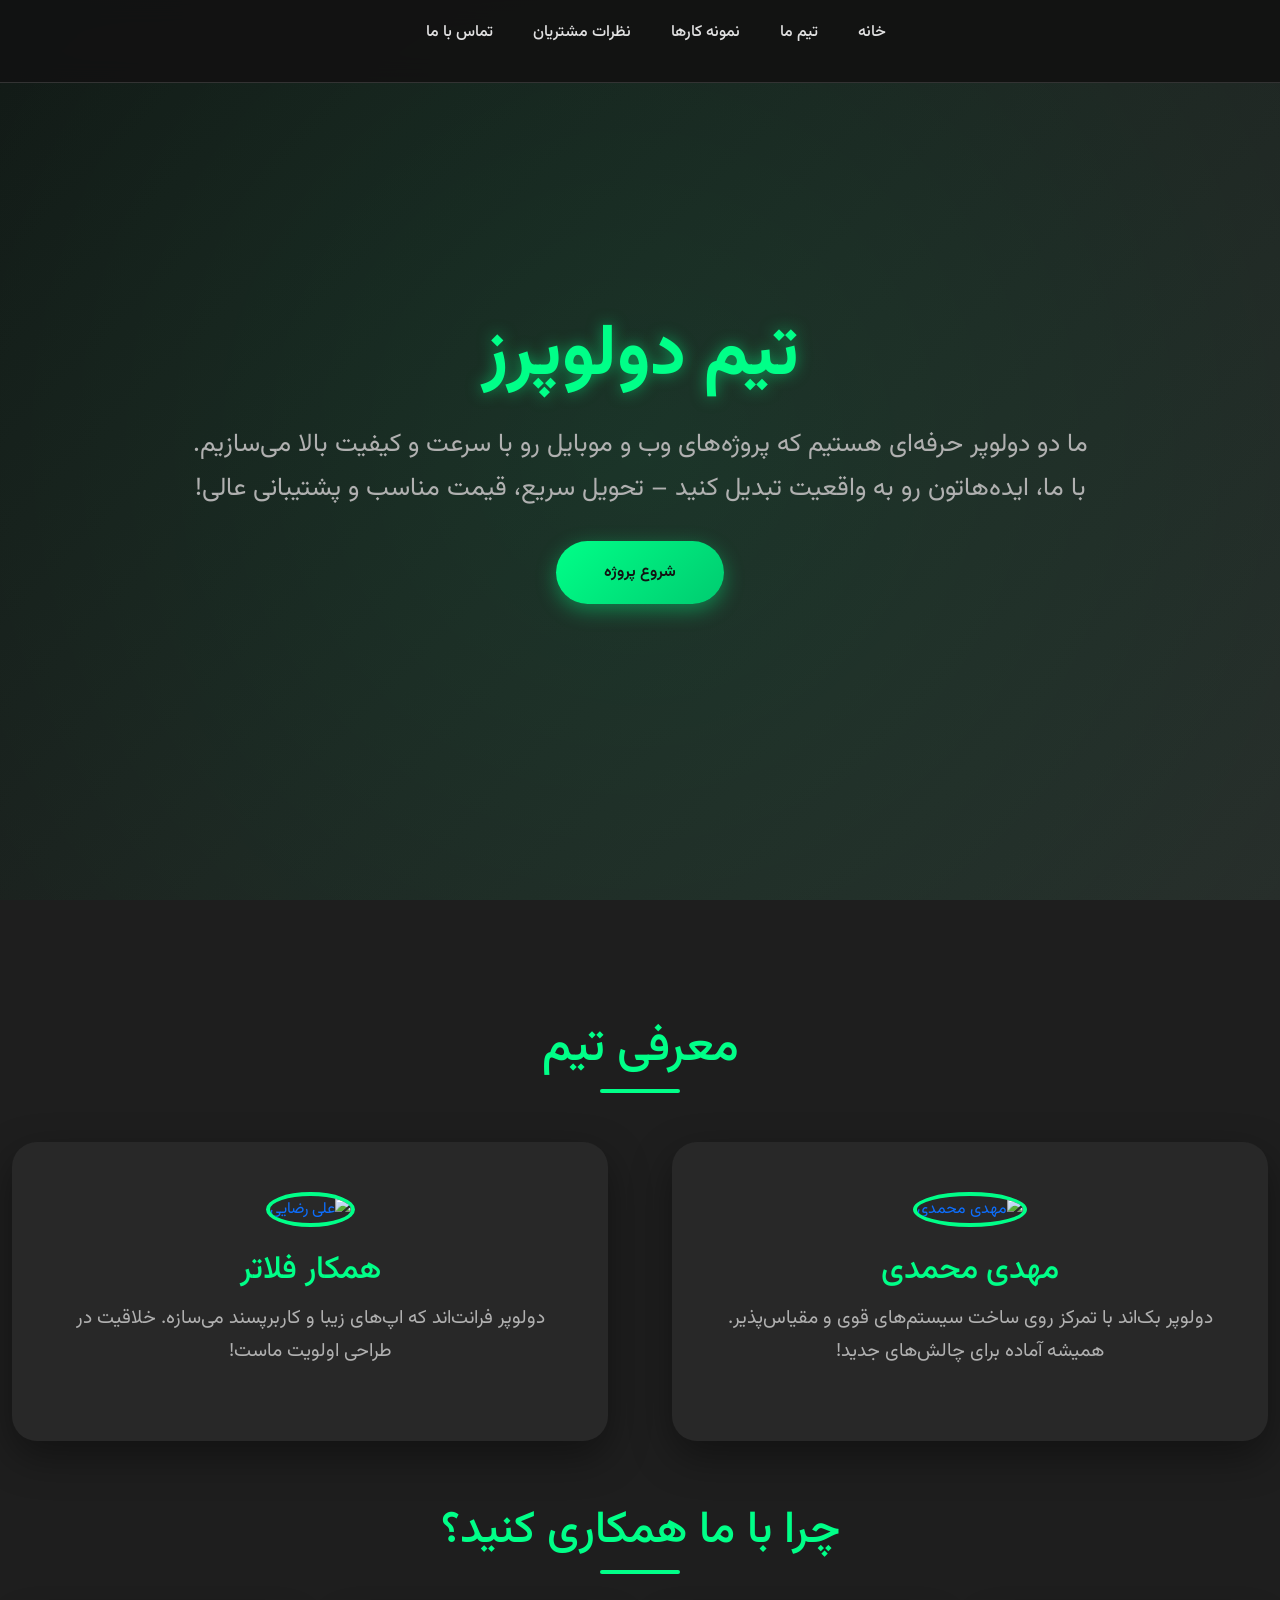
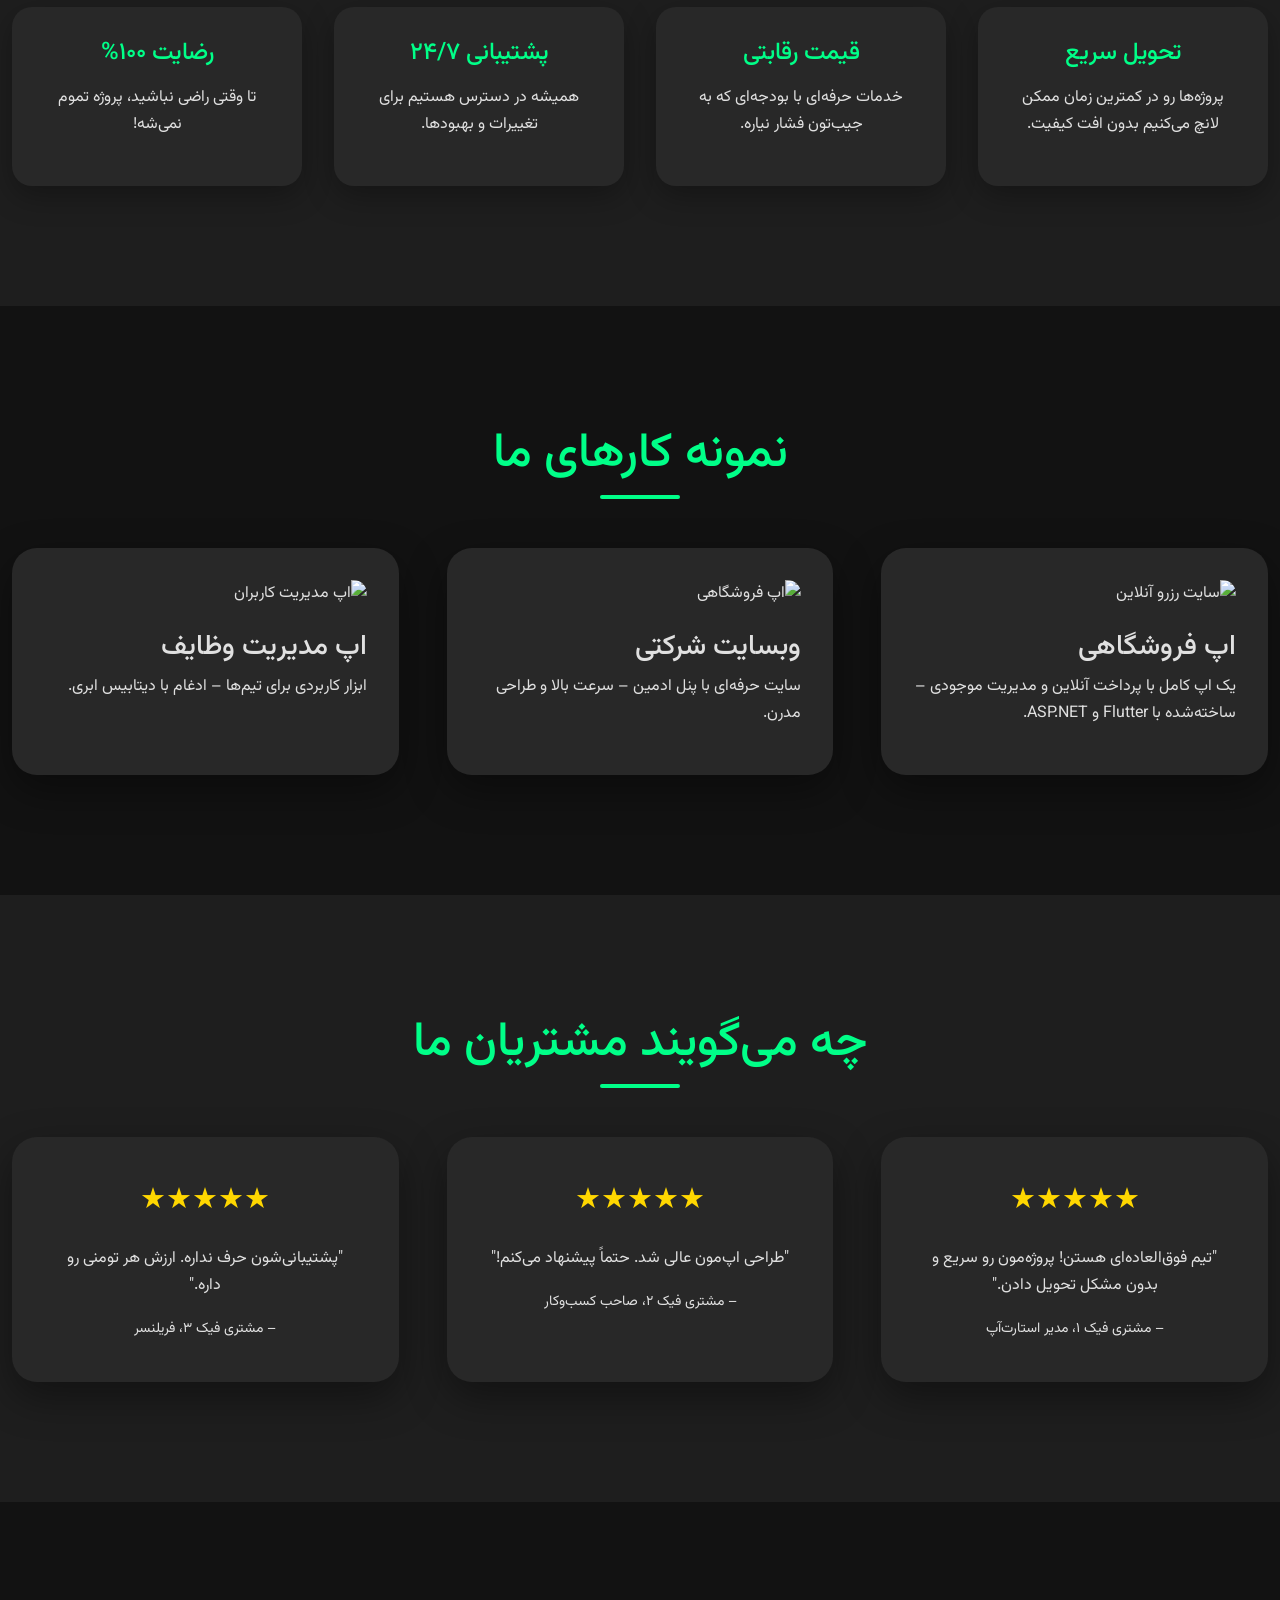
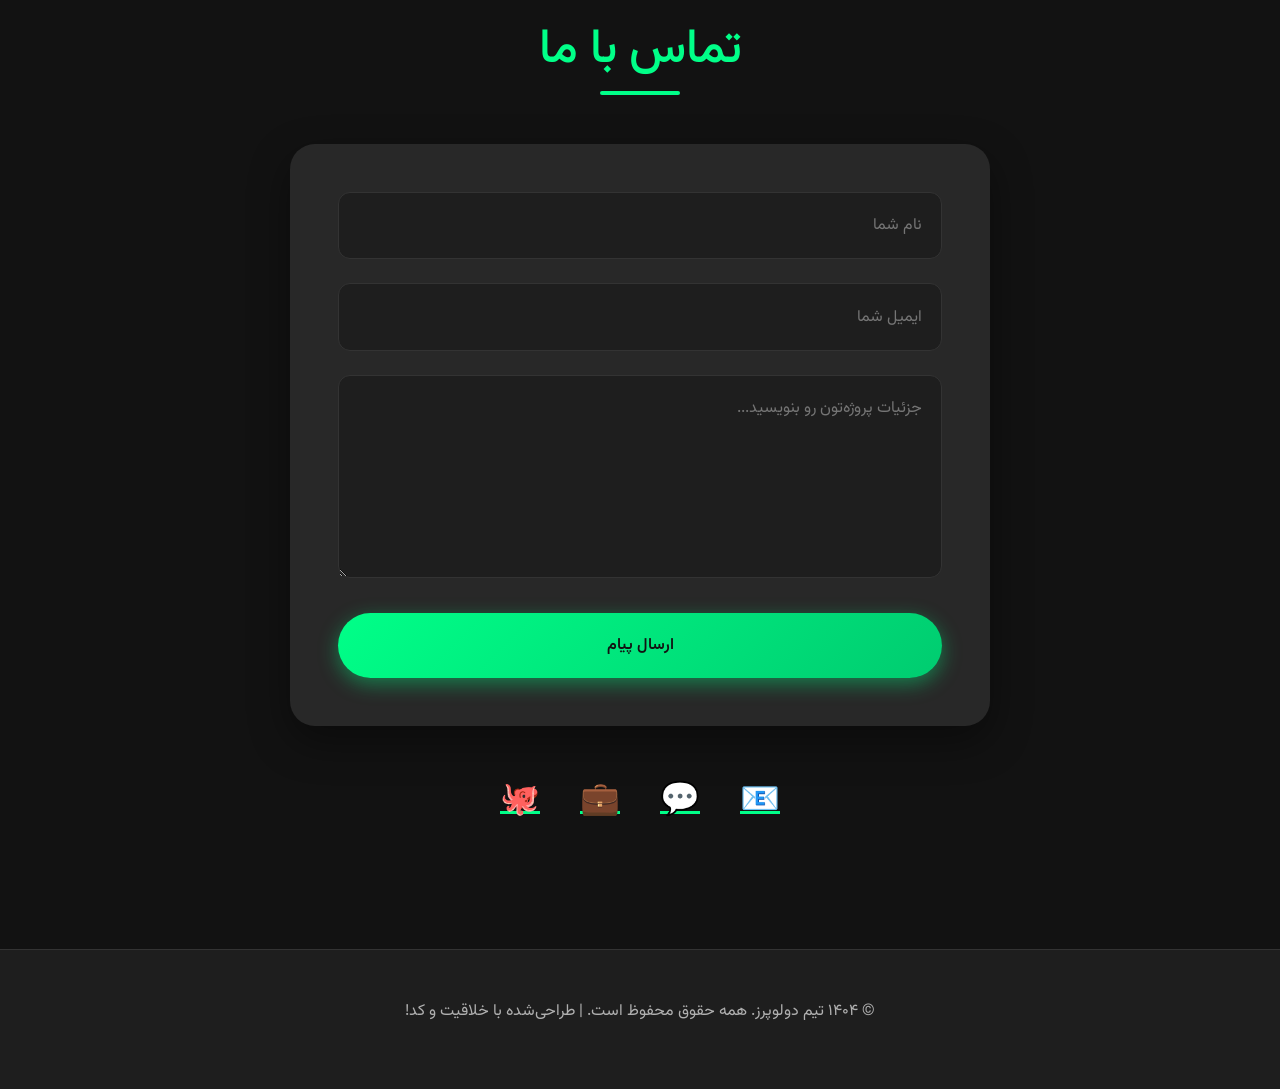
==== index.html @ 66b8f78c "fix page mahdi" ====
<!DOCTYPE html>
<html lang="fa" dir="rtl">
<head>
    <meta charset="UTF-8">
    <meta name="viewport" content="width=device-width, initial-scale=1.0">
    <title>تیم دولوپرز - مهدی محمدی و جواد حیدری </title>
    <meta name="description" content="تیم دو نفره حرفه‌ای دولوپر: بک‌اند با ASP.NET و فرانت با Flutter. پروژه‌های وب و موبایل رو با کیفیت بالا و سرعت تحویل می‌سازیم. آماده همکاری هستیم!">
    <link href="https://fonts.googleapis.com/css2?family=Vazirmatn:wght@300;400;600;700&display=swap" rel="stylesheet">
    <link href="https://cdn.jsdelivr.net/npm/bootstrap@5.3.3/dist/css/bootstrap.min.css" rel="stylesheet" integrity="sha384-QWTKZyjpPEjISv5WaRU9OFeRpok6YctnYmDr5pNlyT2bRjXh0JMhjY6hW+ALEwIH" crossorigin="anonymous">
    <link rel="stylesheet" href="css/style.css">
</head>
<body>
    <header>
        <nav class="container">
            <ul>
                <li><a href="#hero">خانه</a></li>
                <li><a href="#team">تیم ما</a></li>
                <li><a href="#projects">نمونه کارها</a></li>
                <li><a href="#testimonials">نظرات مشتریان</a></li>
                <li><a href="#contact">تماس با ما</a></li>
            </ul>
        </nav>
    </header>

    <main>
        <!-- Hero Section -->
        <section id="hero" class="hero">
            <div class="container">
                <h1>تیم دولوپرز</h1>
                <p>ما دو دولوپر حرفه‌ای هستیم که پروژه‌های وب و موبایل رو با سرعت و کیفیت بالا می‌سازیم. با ما، ایده‌هاتون رو به واقعیت تبدیل کنید – تحویل سریع، قیمت مناسب و پشتیبانی عالی!</p>
                <a href="#contact" class="cta-btn">شروع پروژه</a>
            </div>
        </section>

        <!-- Team Section -->
        <section id="team" class="team-section fade-in">
            <div class="container">
                <h2>معرفی تیم</h2>
                <div class="team-grid">
                    <div class="team-card" href="mahdi.html">
                        <a href="mahdi.html" style="text-decoration: none;">
                            <img src="https://media.istockphoto.com/id/1265176370/photo/portrait-of-a-confident-young-businessman.jpg?s=612x612&w=0&k=20&c=Hr5Rn3WlBied-o4Qu2LiRc6wP_eHI8UMG9rl1v-_a9s=" alt="مهدی محمدی">
                            <h3>مهدی محمدی</h3>
                            <p>دولوپر بک‌اند با تمرکز روی ساخت سیستم‌های قوی و مقیاس‌پذیر. همیشه آماده برای چالش‌های جدید!</p>
                        </a>
                    </div>
                    <div class="team-card">
                        <a href="mahdi.html" style="text-decoration: none;">
                            <img src="https://t3.ftcdn.net/jpg/06/33/80/44/360_F_633804450_DWH5bj77LdDwlCSvMcqy6qVk4j9kchT3.jpg" alt="علی رضایی">
                            <h3>همکار فلاتر</h3>
                            <p>دولوپر فرانت‌اند که اپ‌های زیبا و کاربرپسند می‌سازه. خلاقیت در طراحی اولویت ماست!</p>
                        </a>
                    </div>
                </div>
                <div class="why-us fade-in">
                    <h2>چرا با ما همکاری کنید؟</h2>
                    <div class="why-grid">
                        <div class="why-card">
                            <h4>تحویل سریع</h4>
                            <p>پروژه‌ها رو در کمترین زمان ممکن لانچ می‌کنیم بدون افت کیفیت.</p>
                        </div>
                        <div class="why-card">
                            <h4>قیمت رقابتی</h4>
                            <p>خدمات حرفه‌ای با بودجه‌ای که به جیب‌تون فشار نیاره.</p>
                        </div>
                        <div class="why-card">
                            <h4>پشتیبانی ۲۴/۷</h4>
                            <p>همیشه در دسترس هستیم برای تغییرات و بهبودها.</p>
                        </div>
                        <div class="why-card">
                            <h4>رضایت ۱۰۰%</h4>
                            <p>تا وقتی راضی نباشید، پروژه تموم نمی‌شه!</p>
                        </div>
                    </div>
                </div>
            </div>
        </section>

        <!-- Projects Section -->
        <section id="projects" class="projects-section fade-in">
            <div class="container">
                <h2>نمونه کارهای ما</h2>
                <div class="projects-grid">
                    <div class="project-card">
                        <img src="https://img.freepik.com/free-psd/macbook-mockup-front-view_1332-60629.jpg?semt=ais_hybrid&w=740&q=80" alt="سایت رزرو آنلاین">
                        <div class="project-overlay">
                            <a href="#">مشاهده دمو</a>
                            <a href="#">جزئیات بیشتر</a>
                        </div>
                        <h3>اپ فروشگاهی</h3>
                        <p>یک اپ کامل با پرداخت آنلاین و مدیریت موجودی – ساخته‌شده با Flutter و ASP.NET.</p>
                    </div>
                    <div class="project-card">
                        <img src="https://titanui.com/wp-content/uploads/2021/07/28/E-commerce-App-With-iPhone-Mockup-PSD.jpg" alt="اپ فروشگاهی">
                        <div class="project-overlay">
                            <a href="#">مشاهده دمو</a>
                            <a href="#">جزئیات بیشتر</a>
                        </div>
                        <h3>وبسایت شرکتی</h3>
                        <p>سایت حرفه‌ای با پنل ادمین – سرعت بالا و طراحی مدرن.</p>
                    </div>
                    <div class="project-card">
                        <img src="https://dashboardpack.com/wp-content/uploads/2020/11/user-management-html-screenshot.jpg" alt="اپ مدیریت کاربران">
                        <div class="project-overlay">
                            <a href="#">مشاهده دمو</a>
                            <a href="#">جزئیات بیشتر</a>
                        </div>
                        <h3>اپ مدیریت وظایف</h3>
                        <p>ابزار کاربردی برای تیم‌ها – ادغام با دیتابیس ابری.</p>
                    </div>
                </div>
            </div>
        </section>

        <!-- Testimonials Section -->
        <section id="testimonials" class="testimonials-section fade-in">
            <div class="container">
                <h2>چه می‌گویند مشتریان ما</h2>
                <div class="testimonials-grid">
                    <div class="testimonial-card">
                        <div class="stars">★★★★★</div>
                        <p>"تیم فوق‌العاده‌ای هستن! پروژه‌مون رو سریع و بدون مشکل تحویل دادن."</p>
                        <small>– مشتری فیک ۱، مدیر استارت‌آپ</small>
                    </div>
                    <div class="testimonial-card">
                        <div class="stars">★★★★★</div>
                        <p>"طراحی اپ‌مون عالی شد. حتماً پیشنهاد می‌کنم!"</p>
                        <small>– مشتری فیک ۲، صاحب کسب‌وکار</small>
                    </div>
                    <div class="testimonial-card">
                        <div class="stars">★★★★★</div>
                        <p>"پشتیبانی‌شون حرف نداره. ارزش هر تومنی رو داره."</p>
                        <small>– مشتری فیک ۳، فریلنسر</small>
                    </div>
                </div>
            </div>
        </section>

        <!-- Contact Section -->
        <section id="contact" class="contact-section fade-in">
            <div class="container">
                <h2>تماس با ما</h2>
                <form class="contact-form">
                    <input type="text" placeholder="نام شما" required>
                    <input type="email" placeholder="ایمیل شما" required>
                    <textarea rows="6" placeholder="جزئیات پروژه‌تون رو بنویسید..." required></textarea>
                    <button type="submit" class="cta-btn">ارسال پیام</button>
                </form>
                <div class="contact-links">
                    <a href="mailto:info@teamdevelopers.com">📧</a>
                    <a href="https://wa.me/09123456789">💬</a>
                    <a href="https://linkedin.com/company/teamdevelopers">💼</a>
                    <a href="https://github.com/teamdevelopers">🐙</a>
                </div>
            </div>
        </section>
    </main>

    <footer>
        <div class="container">
            <p>&copy; ۱۴۰۴ تیم دولوپرز. همه حقوق محفوظ است. | طراحی‌شده با خلاقیت و کد!</p>
        </div>
    </footer>

    <script src="https://cdn.jsdelivr.net/npm/bootstrap@5.3.3/dist/js/bootstrap.bundle.min.js" integrity="sha384-YvpcrYf0tY3lHB60NNkmXc5s9fDVZLESaAA55NDzOxhy9GkcIdslK1eN7N6jIeHz" crossorigin="anonymous"></script>
    <script src="js/script.js"></script>
</body>
</html>
---- css/style.css ----
* {
    margin: 0;
    padding: 0;
    box-sizing: border-box;
}

body {
    font-family: 'Vazirmatn', sans-serif;
    background: #121212;
    color: #e0e0e0;
    line-height: 1.7;
    overflow-x: hidden;
}

.container {
    max-width: 1300px;
}

header {
    position: fixed;
    top: 0;
    width: 100%;
    background: rgba(18,18,18,0.95);
    z-index: 1000;
    padding: 1.2rem 0;
    backdrop-filter: blur(12px);
    border-bottom: 1px solid #333;
}

nav ul {
    list-style: none;
    display: flex;
    justify-content: center;
    gap: 2.5rem;
}

nav a {
    color: #e0e0e0;
    text-decoration: none;
    font-weight: 500;
    transition: color 0.3s ease, transform 0.3s ease;
}

nav a:hover {
    color: #00ff88;
    transform: scale(1.05);
}

section {
    padding: 120px 0;
    scroll-margin-top: 90px;
}

.hero {
    min-height: 100vh;
    display: flex;
    align-items: center;
    justify-content: center;
    text-align: center;
    background: linear-gradient(135deg, #121212 0%, #1e1e1e 50%, #282828 100%);
    position: relative;
    overflow: hidden;
}

.hero::before {
    content: '';
    position: absolute;
    top: -50%;
    left: -50%;
    width: 200%;
    height: 200%;
    background: radial-gradient(circle, rgba(0,255,136,0.1) 0%, transparent 70%);
    animation: rotateGlow 20s linear infinite;
}

@keyframes rotateGlow {
    0% { transform: rotate(0deg); }
    100% { transform: rotate(360deg); }
}

.hero h1 {
    font-size: 4.5rem;
    color: #00ff88;
    margin-bottom: 1.5rem;
    font-weight: 700;
    text-shadow: 0 0 15px rgba(0,255,136,0.5);
    position: relative;
    z-index: 1;
    animation: fadeInDown 1.2s ease;
}

.hero p {
    font-size: 1.6rem;
    max-width: 900px;
    margin: 0 auto 3rem;
    color: #b0b0b0;
    position: relative;
    z-index: 1;
    animation: fadeInUp 1.2s ease 0.3s both;
}

.cta-btn {
    background: linear-gradient(135deg, #00ff88 0%, #00cc70 100%);
    color: #121212;
    padding: 1.2rem 3rem;
    text-decoration: none;
    border-radius: 50px;
    font-weight: 600;
    transition: all 0.4s ease;
    box-shadow: 0 6px 20px rgba(0,255,136,0.4);
    position: relative;
    z-index: 1;
    animation: fadeInUp 1.2s ease 0.6s both;
    width: 100%;
    border: none;
    cursor: pointer;
}


.cta-btn:hover {
    transform: translateY(-5px);
    box-shadow: 0 12px 30px rgba(0,255,136,0.6);
}

.team-section {
    background: #1e1e1e;
}

.team-grid {
    display: grid;
    grid-template-columns: repeat(auto-fit, minmax(400px, 1fr));
    gap: 4rem;
}

.team-card {
    background: #282828;
    padding: 3rem;
    border-radius: 25px;
    text-align: center;
    transition: all 0.5s ease;
    box-shadow: 0 15px 40px rgba(0,0,0,0.4);
    border: 2px solid transparent;
}

.team-card:hover {
    transform: translateY(-15px);
    border-color: #00ff88;
    box-shadow: 0 25px 50px rgba(0,255,136,0.3);
}

.team-card img {
    width: 180px;
    height: 180px;
    border-radius: 50%;
    margin-bottom: 1.5rem;
    border: 4px solid #00ff88;
    transition: border 0.4s;
}

.team-card:hover img {
    border-color: #00cc70;
}

.team-card h3 {
    color: #00ff88;
    font-size: 2rem;
    margin-bottom: 0.8rem;
}

.team-card p {
    font-size: 1.2rem;
    color: #b0b0b0;
    margin-bottom: 1.5rem;
}

.why-us {
    margin-top: 4rem;
    text-align: center;
}

.why-us h2 {
    font-size: 2.8rem;
    color: #00ff88;
    margin-bottom: 3rem;
}

.why-grid {
    display: grid;
    grid-template-columns: repeat(auto-fit, minmax(250px, 1fr));
    gap: 2rem;
}

.why-card {
    background: #282828;
    padding: 2rem;
    border-radius: 20px;
    box-shadow: 0 10px 30px rgba(0,0,0,0.3);
    transition: transform 0.3s;
}

.why-card:hover {
    transform: scale(1.05);
}

.why-card h4 {
    color: #00ff88;
    font-size: 1.5rem;
    margin-bottom: 1rem;
}

.projects-section {
    background: #121212;
}

.projects-grid {
    display: grid;
    grid-template-columns: repeat(auto-fit, minmax(350px, 1fr));
    gap: 3rem;
}

.project-card {
    background: #282828;
    padding: 2rem;
    border-radius: 25px;
    position: relative;
    overflow: hidden;
    transition: all 0.5s ease;
    box-shadow: 0 15px 40px rgba(0,0,0,0.4);
}

.project-card:hover {
    transform: translateY(-10px);
    box-shadow: 0 25px 50px rgba(0,255,136,0.2);
}

.project-card img {
    width: 100%;
    height: 250px;
    object-fit: cover;
    border-radius: 15px;
    margin-bottom: 1.5rem;
    transition: transform 0.4s;
}

.project-card:hover img {
    transform: scale(1.08);
}

.project-overlay {
    position: absolute;
    top: 0;
    left: 0;
    right: 0;
    bottom: 0;
    background: linear-gradient(135deg, rgba(0,255,136,0.8) 0%, rgba(0,204,112,0.8) 100%);
    opacity: 0;
    transition: opacity 0.4s ease;
    display: flex;
    align-items: center;
    justify-content: center;
    border-radius: 25px;
    flex-direction: column;
    gap: 1rem;
}

.project-card:hover .project-overlay {
    opacity: 1;
}

.project-overlay a {
    color: #121212;
    font-weight: bold;
    font-size: 1.3rem;
    text-decoration: none;
    background: #fff;
    padding: 0.8rem 2rem;
    border-radius: 30px;
    transition: background 0.3s;
}

.project-overlay a:hover {
    background: #e0e0e0;
}

.testimonials-section {
    background: #1e1e1e;
}

.testimonials-grid {
    display: grid;
    grid-template-columns: repeat(auto-fit, minmax(350px, 1fr));
    gap: 3rem;
}

.testimonial-card {
    background: #282828;
    padding: 2.5rem;
    border-radius: 25px;
    text-align: center;
    box-shadow: 0 15px 40px rgba(0,0,0,0.4);
    transition: transform 0.3s;
}

.testimonial-card:hover {
    transform: translateY(-8px);
}

.stars {
    color: #ffd700;
    font-size: 1.8rem;
    margin-bottom: 1.2rem;
}

.contact-section {
    background: #121212;
}

.contact-form {
    max-width: 700px;
    margin: 0 auto;
    background: #282828;
    padding: 3rem;
    border-radius: 25px;
    box-shadow: 0 15px 40px rgba(0,0,0,0.4);
}

.contact-form input,
.contact-form textarea {
    width: 100%;
    padding: 1.2rem;
    margin-bottom: 1.5rem;
    background: #1e1e1e;
    border: 1px solid #333;
    border-radius: 12px;
    color: #e0e0e0;
    transition: border 0.3s;
}

.contact-form input:focus,
.contact-form textarea:focus {
    border-color: #00ff88;
    box-shadow: 0 0 12px rgba(0,255,136,0.3);
}

.contact-links {
    display: flex;
    justify-content: center;
    gap: 2.5rem;
    margin-top: 3rem;
}

.contact-links a {
    color: #00ff88;
    font-size: 2rem;
    transition: color 0.3s, transform 0.3s;
}

.contact-links a:hover {
    color: #00cc70;
    transform: scale(1.15);
}

footer {
    text-align: center;
    padding: 3rem 0;
    background: #1e1e1e;
    color: #b0b0b0;
    border-top: 1px solid #333;
}

h2 {
    text-align: center;
    font-size: 3rem;
    color: #00ff88;
    margin-bottom: 4rem;
    position: relative;
}

h2::after {
    content: '';
    position: absolute;
    bottom: -15px;
    left: 50%;
    transform: translateX(-50%);
    width: 80px;
    height: 4px;
    background: #00ff88;
    border-radius: 2px;
}

@keyframes fadeInDown {
    from { opacity: 0; transform: translateY(-50px); }
    to { opacity: 1; transform: translateY(0); }
}

@keyframes fadeInUp {
    from { opacity: 0; transform: translateY(50px); }
    to { opacity: 1; transform: translateY(0); }
}

.fade-in {
    opacity: 0;
    transition: opacity 0.8s ease, transform 0.8s ease;
}

.fade-in.visible {
    opacity: 1;
    transform: translateY(0);
}

@media (max-width: 992px) {
    .hero h1 { font-size: 3.5rem; }
    .team-grid, .projects-grid, .testimonials-grid { grid-template-columns: 1fr; }
}

html {
    scroll-behavior: smooth;
}



/* /////////////////////////////////////////////////*/

/* About Section */
.about-content {
    display: flex;
    align-items: center;
    gap: 2rem;
    background: #282828;
    padding: 3rem;
    border-radius: 25px;
    box-shadow: 0 15px 40px rgba(0,0,0,0.4);
}

.about-img {
    width: 200px;
    height: 200px;
    border-radius: 50%;
    border: 4px solid #00ff88;
    flex-shrink: 0;
}

.about-content p {
    font-size: 1.2rem;
    color: #b0b0b0;
}

/* Skills Section */
.skills-grid {
    display: grid;
    grid-template-columns: repeat(auto-fit, minmax(150px, 1fr));
    gap: 1.5rem;
}

.skill-card {
    background: #282828;
    padding: 1.5rem;
    border-radius: 15px;
    text-align: center;
    color: #00ff88;
    font-weight: 600;
    box-shadow: 0 10px 20px rgba(0,0,0,0.3);
    transition: transform 0.3s;
}

.skill-card:hover {
    transform: scale(1.1);
}

/* Experience Section */
.experience-grid {
    display: grid;
    grid-template-columns: repeat(auto-fit, minmax(350px, 1fr));
    gap: 2rem;
}

.experience-card {
    background: #282828;
    padding: 2rem;
    border-radius: 20px;
    box-shadow: 0 10px 30px rgba(0,0,0,0.3);
    transition: transform 0.3s;
}

.experience-card:hover {
    transform: translateY(-8px);
}

.experience-card h3 {
    color: #00ff88;
    font-size: 1.8rem;
    margin-bottom: 0.5rem;
}

.experience-card .company {
    color: #b0b0b0;
    font-size: 1.1rem;
    margin-bottom: 0.8rem;
}

.experience-card p {
    color: #e0e0e0;
}

/* Education Section */
.education-card {
    background: #282828;
    padding: 2rem;
    border-radius: 20px;
    box-shadow: 0 10px 30px rgba(0,0,0,0.3);
    text-align: center;
}

.education-card h3 {
    color: #00ff88;
    font-size: 1.8rem;
    margin-bottom: 0.5rem;
}

.education-card .university {
    color: #b0b0b0;
    font-size: 1.1rem;
    margin-bottom: 0.8rem;
}

.education-card p {
    color: #e0e0e0;
}

/* Contact Info */
.contact-info {
    background: #282828;
    padding: 2.5rem;
    border-radius: 25px;
    box-shadow: 0 15px 40px rgba(0,0,0,0.4);
    text-align: center;
    margin-bottom: 2rem;
}

.contact-info p {
    font-size: 1.2rem;
    color: #e0e0e0;
    margin-bottom: 0.8rem;
}

.contact-info a {
    color: #00ff88;
    text-decoration: none;
}

.contact-info a:hover {
    color: #00cc70;
}

/* Responsive */
@media (max-width: 768px) {
    .about-content {
        flex-direction: column;
        text-align: center;
    }
    .about-img {
        margin-bottom: 1.5rem;
    }
}
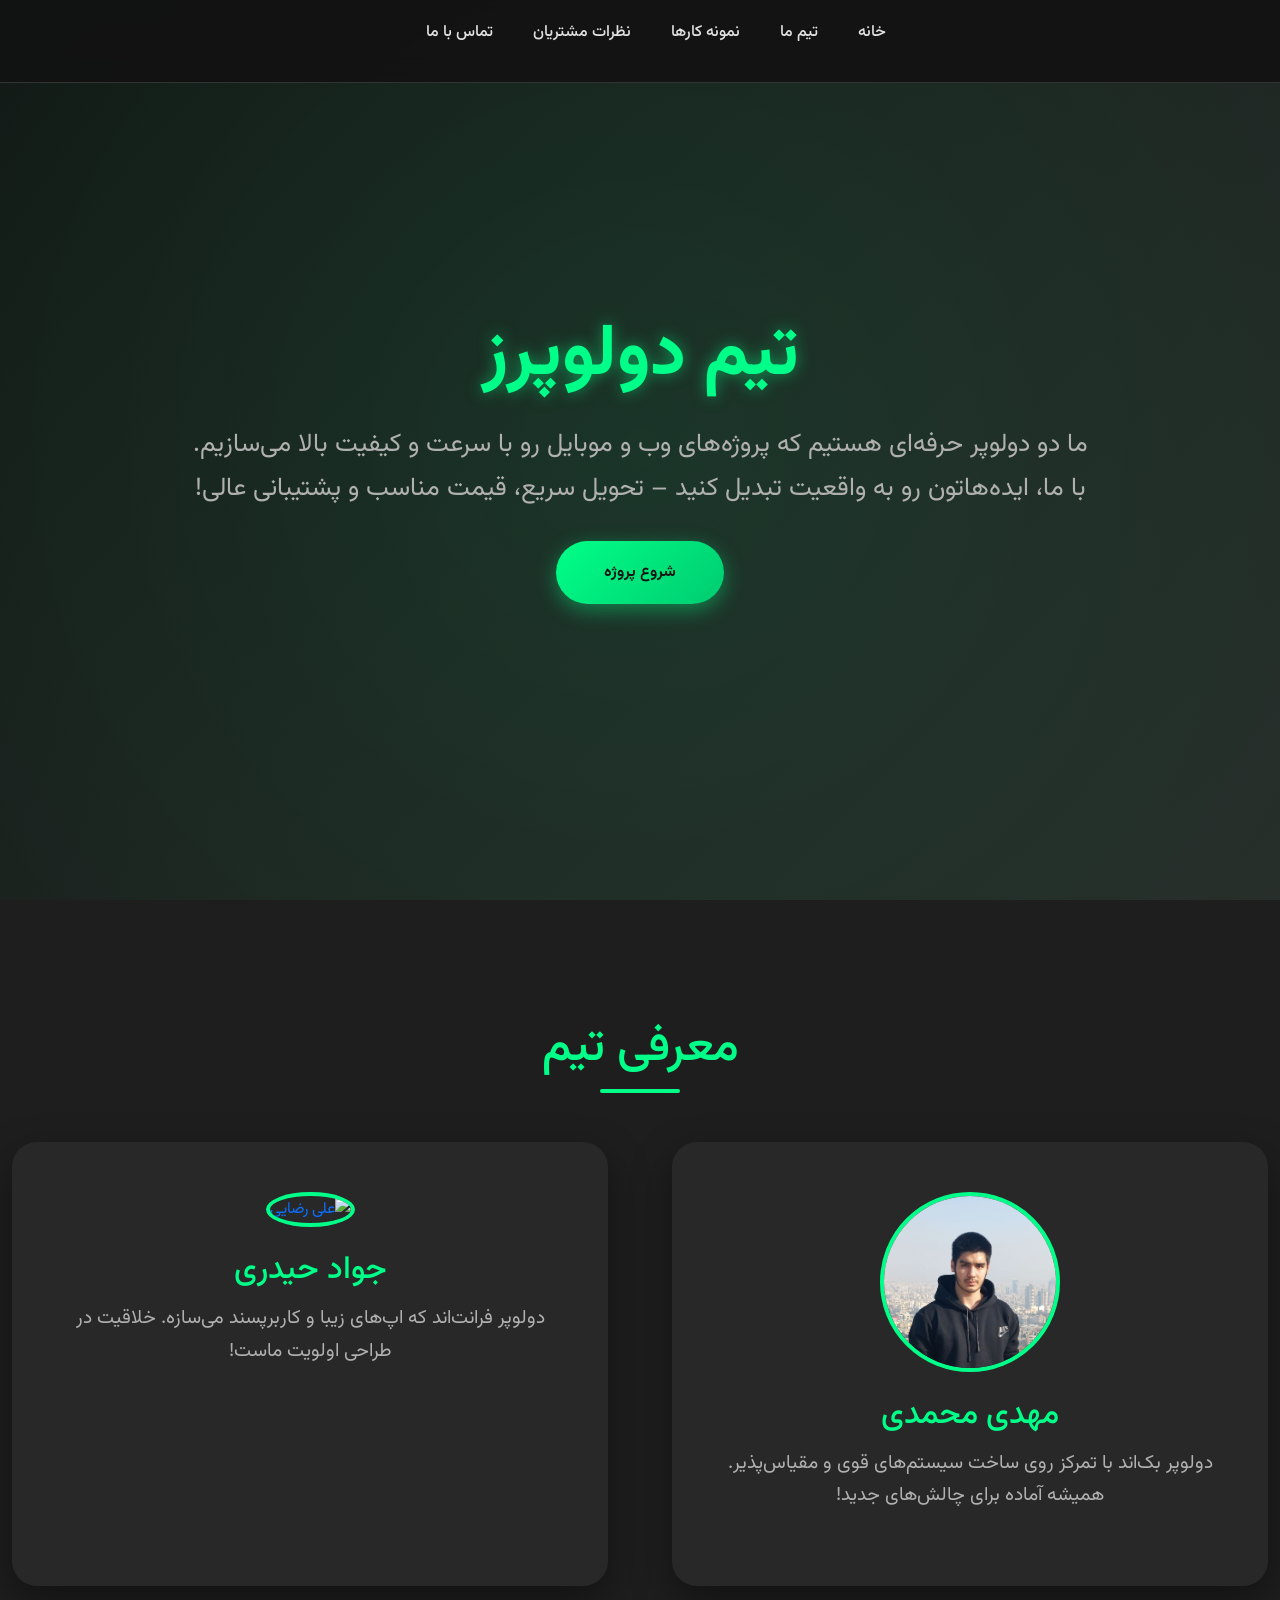
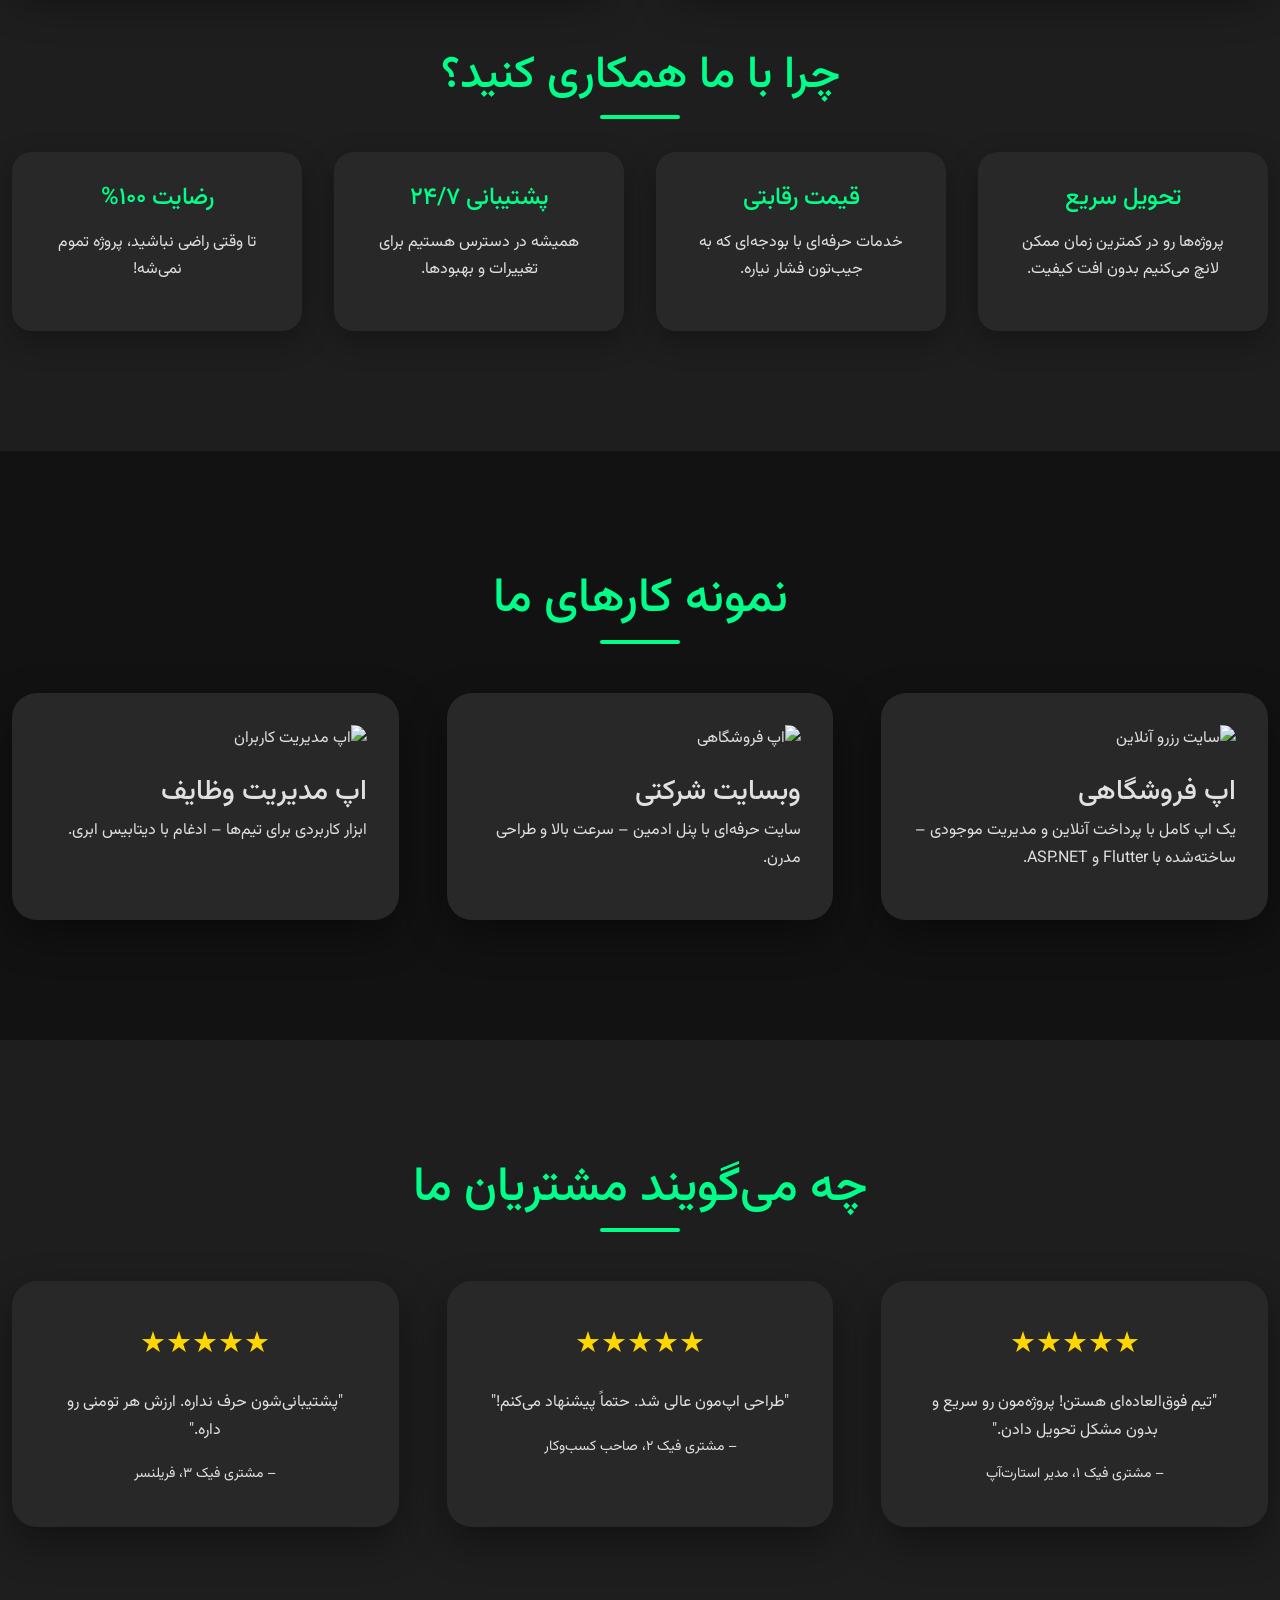
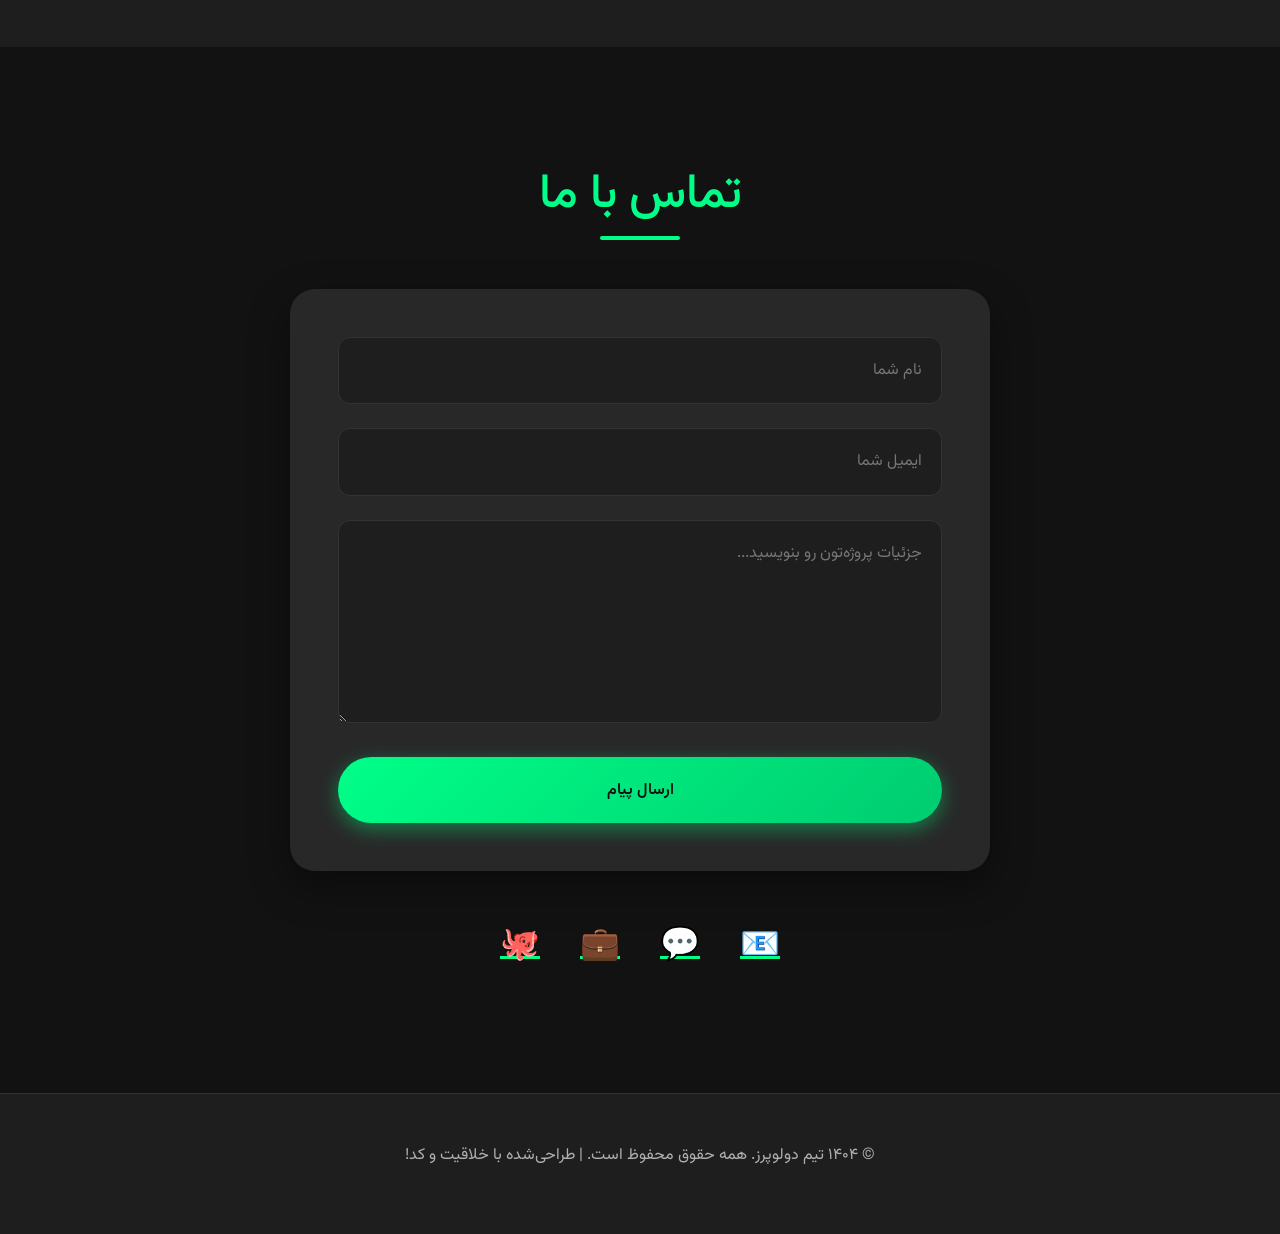
==== commit c5c7b1b1: "fix header and responsive" ====
--- a/index.html
+++ b/index.html
@@ -39,7 +39,7 @@
                 <div class="team-grid">
                     <div class="team-card" href="mahdi.html">
                         <a href="mahdi.html" style="text-decoration: none;">
-                            <img src="https://media.istockphoto.com/id/1265176370/photo/portrait-of-a-confident-young-businessman.jpg?s=612x612&w=0&k=20&c=Hr5Rn3WlBied-o4Qu2LiRc6wP_eHI8UMG9rl1v-_a9s=" alt="مهدی محمدی">
+                            <img src="images/mahdi.jpg"-=" alt="مهدی محمدی">
                             <h3>مهدی محمدی</h3>
                             <p>دولوپر بک‌اند با تمرکز روی ساخت سیستم‌های قوی و مقیاس‌پذیر. همیشه آماده برای چالش‌های جدید!</p>
                         </a>
@@ -47,7 +47,7 @@
                     <div class="team-card">
                         <a href="mahdi.html" style="text-decoration: none;">
                             <img src="https://t3.ftcdn.net/jpg/06/33/80/44/360_F_633804450_DWH5bj77LdDwlCSvMcqy6qVk4j9kchT3.jpg" alt="علی رضایی">
-                            <h3>همکار فلاتر</h3>
+                            <h3>جواد حیدری</h3>
                             <p>دولوپر فرانت‌اند که اپ‌های زیبا و کاربرپسند می‌سازه. خلاقیت در طراحی اولویت ماست!</p>
                         </a>
                     </div>
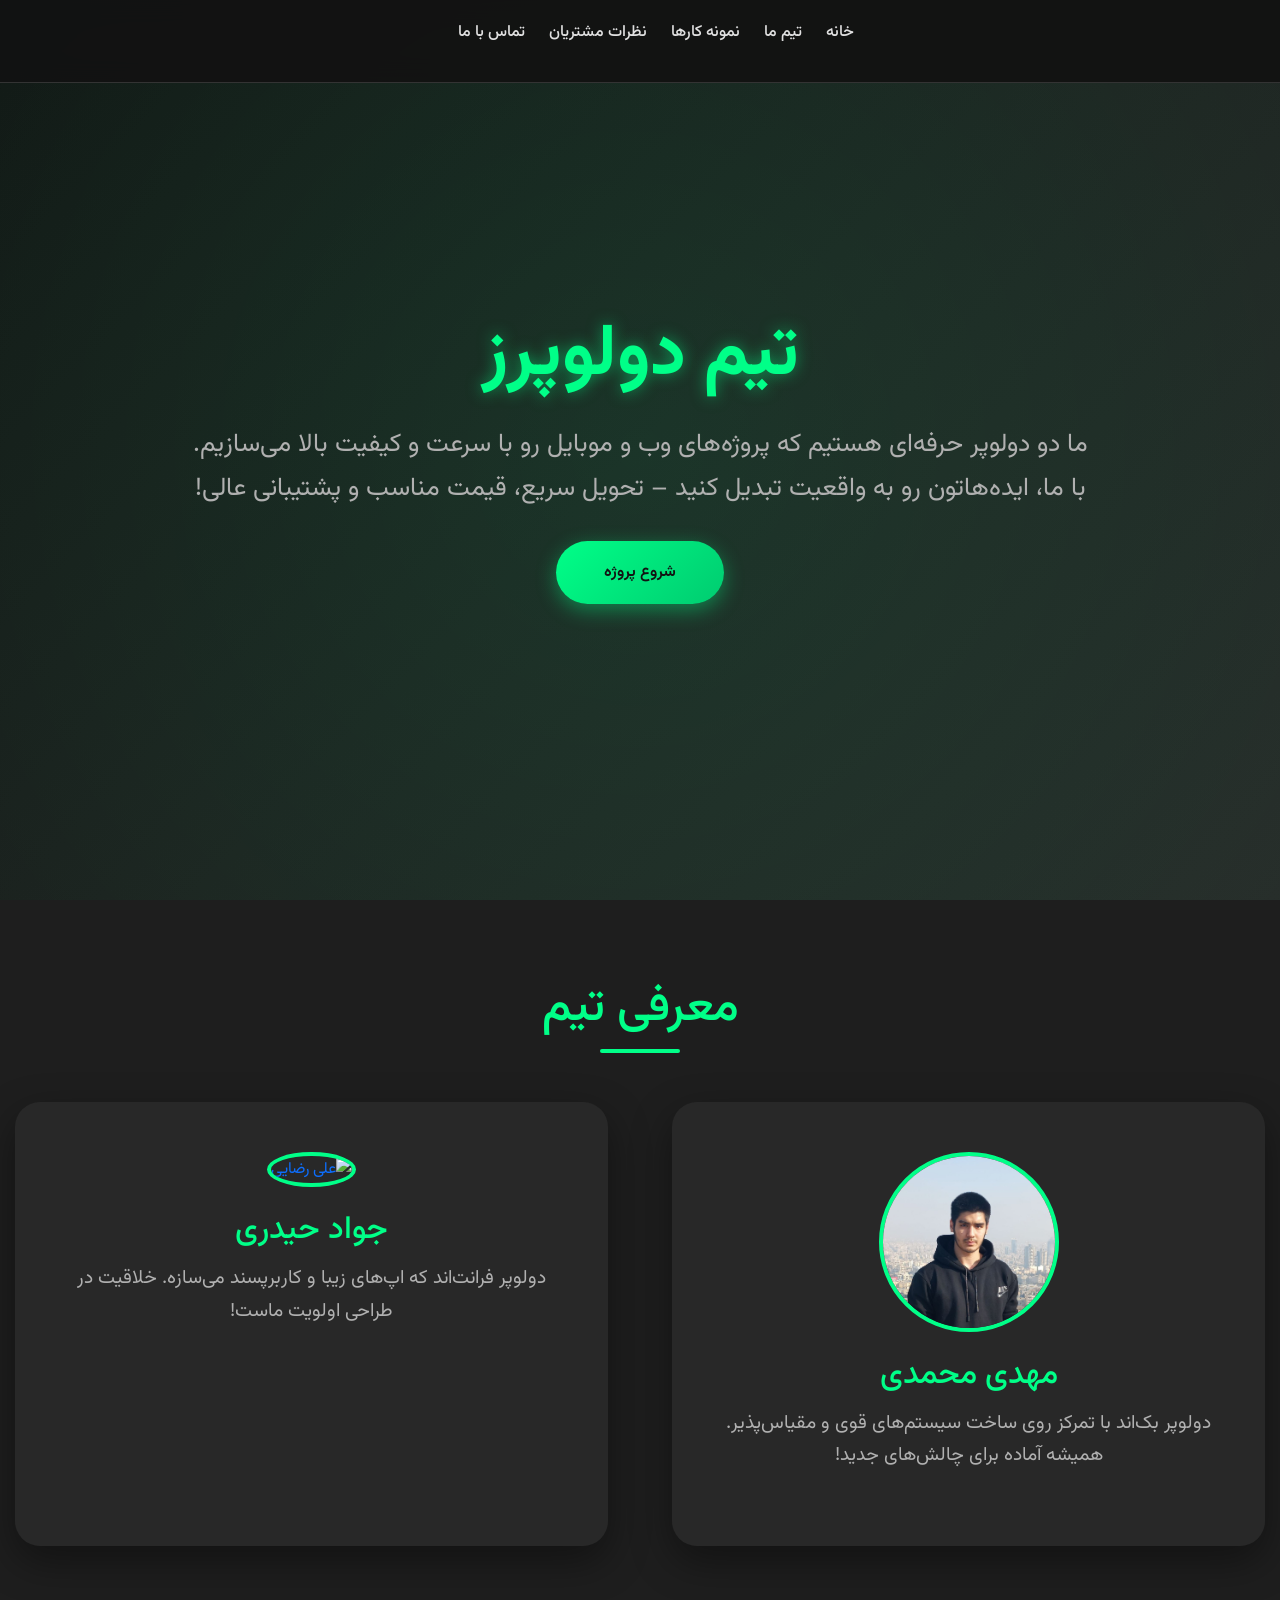
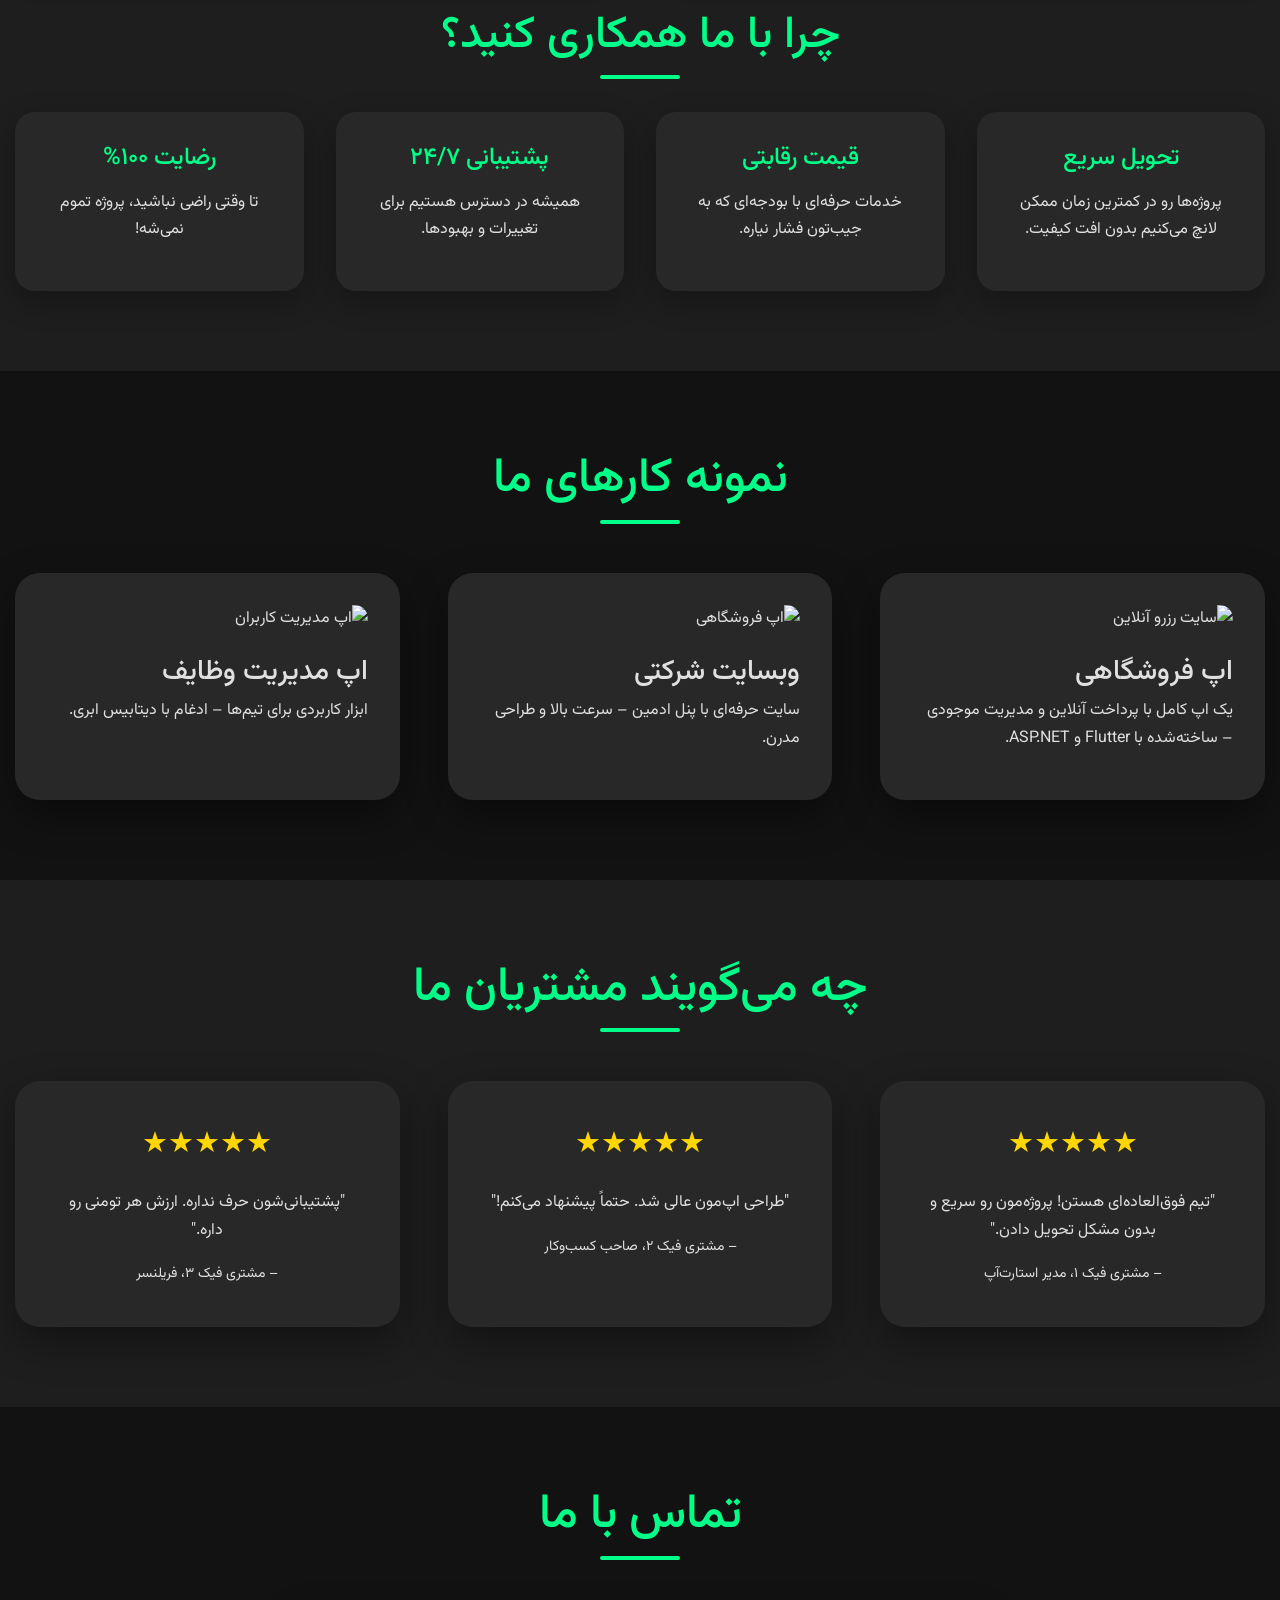
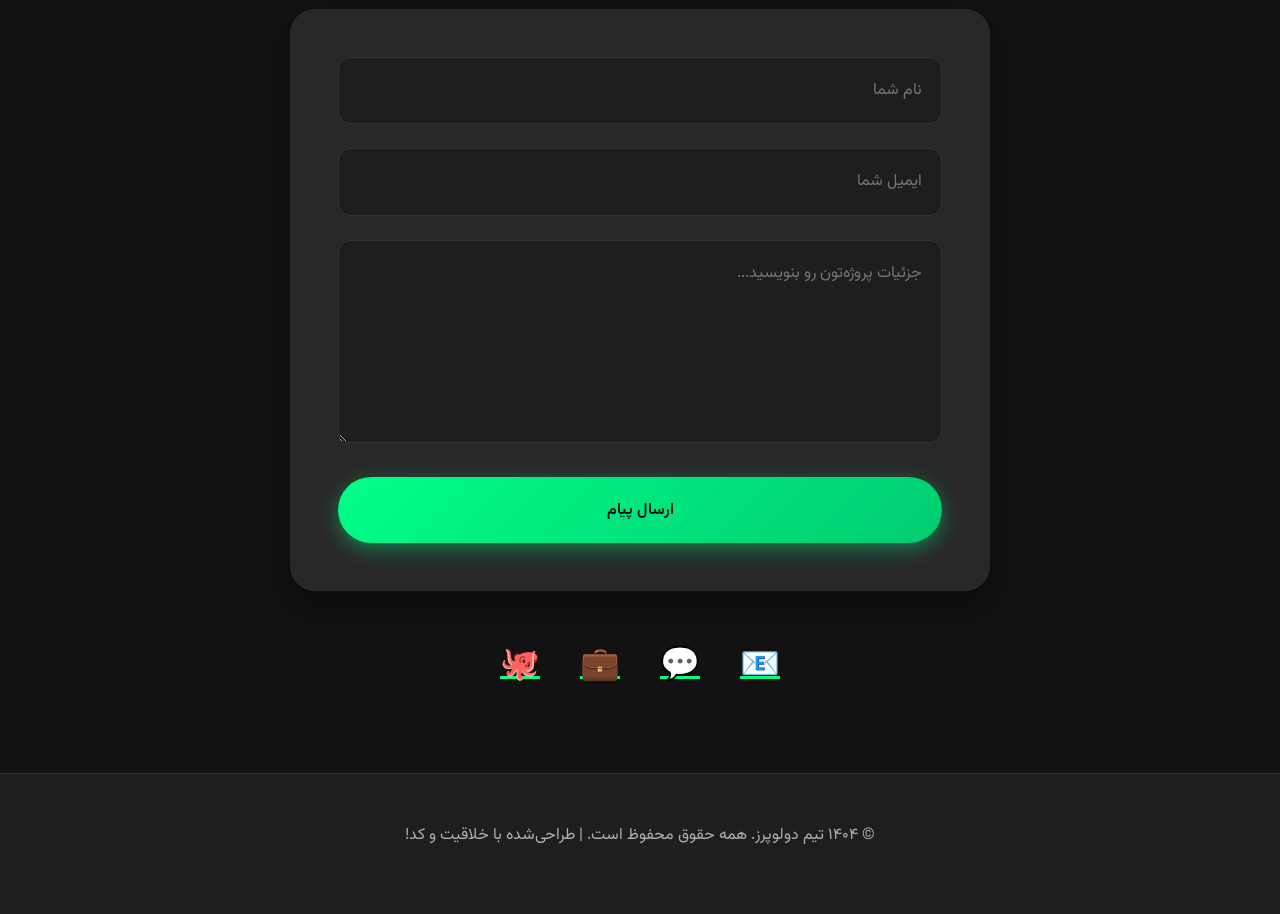
==== commit 54e7a770: "fix responsive" ====
--- a/index.html
+++ b/index.html
@@ -10,9 +10,13 @@
     <link rel="stylesheet" href="css/style.css">
 </head>
 <body>
-    <header>
+   <header>
         <nav class="container">
-            <ul>
+            <button class="navbar-toggler" type="button" aria-label="Toggle navigation">
+                <span class="navbar-toggler-icon">☰</span>
+            </button>
+            <!-- منوی اصلی -->
+            <ul class="nav-menu">
                 <li><a href="#hero">خانه</a></li>
                 <li><a href="#team">تیم ما</a></li>
                 <li><a href="#projects">نمونه کارها</a></li>
--- a/css/style.css
+++ b/css/style.css
@@ -14,6 +14,8 @@
 
 .container {
     max-width: 1300px;
+    margin: 0 auto;
+    padding: 0 15px;
 }
 
 header {
@@ -27,28 +29,49 @@
     border-bottom: 1px solid #333;
 }
 
-nav ul {
+
+.navbar-toggler {
+    display: none;
+    background: none;
+    border: none;
+    font-size: 1.5rem;
+    color: #00ff88;
+    cursor: pointer;
+    transition: color 0.3s ease;
+}
+
+.navbar-toggler:hover {
+    color: #00cc70;
+}
+
+.navbar-toggler-icon {
+    font-size: 1.5rem;
+}
+
+.nav-menu {
     list-style: none;
     display: flex;
     justify-content: center;
-    gap: 2.5rem;
-}
-
-nav a {
+    gap: 1.5rem;
+    flex-wrap: wrap;
+}
+
+.nav-menu li a {
     color: #e0e0e0;
     text-decoration: none;
     font-weight: 500;
+    font-size: 1rem;
     transition: color 0.3s ease, transform 0.3s ease;
 }
 
-nav a:hover {
+.nav-menu li a:hover {
     color: #00ff88;
     transform: scale(1.05);
 }
 
 section {
-    padding: 120px 0;
-    scroll-margin-top: 90px;
+    padding: 80px 0;
+    scroll-margin-top: 70px;
 }
 
 .hero {
@@ -128,7 +151,7 @@
 
 .team-grid {
     display: grid;
-    grid-template-columns: repeat(auto-fit, minmax(400px, 1fr));
+    grid-template-columns: repeat(auto-fit, minmax(300px, 1fr));
     gap: 4rem;
 }
 
@@ -408,16 +431,6 @@
     transform: translateY(0);
 }
 
-@media (max-width: 992px) {
-    .hero h1 { font-size: 3.5rem; }
-    .team-grid, .projects-grid, .testimonials-grid { grid-template-columns: 1fr; }
-}
-
-html {
-    scroll-behavior: smooth;
-}
-
-
 
 /* /////////////////////////////////////////////////*/
 
@@ -552,15 +565,144 @@
     color: #00cc70;
 }
 
+
+
 /* Responsive */
-@media (max-width: 768px) {
+@media (max-width: 992px) {
+    .hero h1 {
+        font-size: 2.5rem;
+    }
+    .hero p {
+        font-size: 1.1rem;
+        max-width: 90%;
+    }
+    .cta-btn {
+        padding: 0.7rem 1.5rem;
+        font-size: 0.9rem;
+    }
+    h2 {
+        font-size: 1.8rem;
+    }
+    h2::after {
+        width: 50px;
+        height: 2px;
+    }
     .about-content {
         flex-direction: column;
         text-align: center;
+        padding: 1.5rem;
     }
     .about-img {
-        margin-bottom: 1.5rem;
-    }
-}
-
-
+        width: 120px;
+        height: 120px;
+        border: 2px solid #00ff88;
+    }
+    .about-content p {
+        font-size: 0.9rem;
+    }
+    .skills-list {
+        gap: 0.6rem;
+    }
+    .skill-tag {
+        min-width: 80px;
+        font-size: 0.8rem;
+        padding: 0.5rem 1rem;
+    }
+    .experience-grid {
+        grid-template-columns: 1fr;
+        gap: 1rem;
+    }
+    .experience-card {
+        padding: 1.2rem;
+    }
+    .experience-card h3 {
+        font-size: 1.2rem;
+    }
+    .experience-card .company,
+    .experience-card p {
+        font-size: 0.85rem;
+    }
+    .education-card {
+        padding: 1.2rem;
+    }
+    .education-card h3 {
+        font-size: 1.2rem;
+    }
+    .education-card .university,
+    .education-card p {
+        font-size: 0.85rem;
+    }
+    .personal-info-content {
+        padding: 1.2rem;
+    }
+    .personal-info-content p {
+        font-size: 0.85rem;
+    }
+    .contact-info {
+        padding: 1.2rem;
+    }
+    .contact-info p {
+        font-size: 0.85rem;
+    }
+    .contact-links a {
+        font-size: 1.3rem;
+    }
+}
+
+
+@media (max-width: 576px) {
+    header {
+        padding: 0;
+    }
+    .navbar-toggler {
+        display: block;
+        position: absolute;
+        top: 0.8rem;
+        left: 1rem;
+    }
+    .nav-menu {
+        display: none;
+        flex-direction: column;
+        gap: 1rem;
+        padding: 1rem;
+        background: rgba(18,18,18,0.95);
+        position: absolute;
+        top: 100%;
+        left: 0;
+        right: 0;
+        border-top: 1px solid #333;
+        transition: all 0.3s ease;
+    }
+    .nav-menu.active {
+        display: flex;
+        text-align: center;
+    }
+    .nav-menu li a {
+        font-size: 0.9rem;
+        padding: 0.5rem;
+        display: block;
+    }
+    .section {
+        padding: 60px 0;
+    }
+    .hero {
+        min-height: 70vh;
+    }
+    .hero h1 {
+        font-size: 2rem;
+    }
+    .hero p {
+        font-size: 1rem;
+    }
+    .cta-btn {
+        padding: 0.6rem 1.2rem;
+        font-size: 0.85rem;
+    }
+}
+
+
+html {
+    scroll-behavior: smooth;
+}
+
+
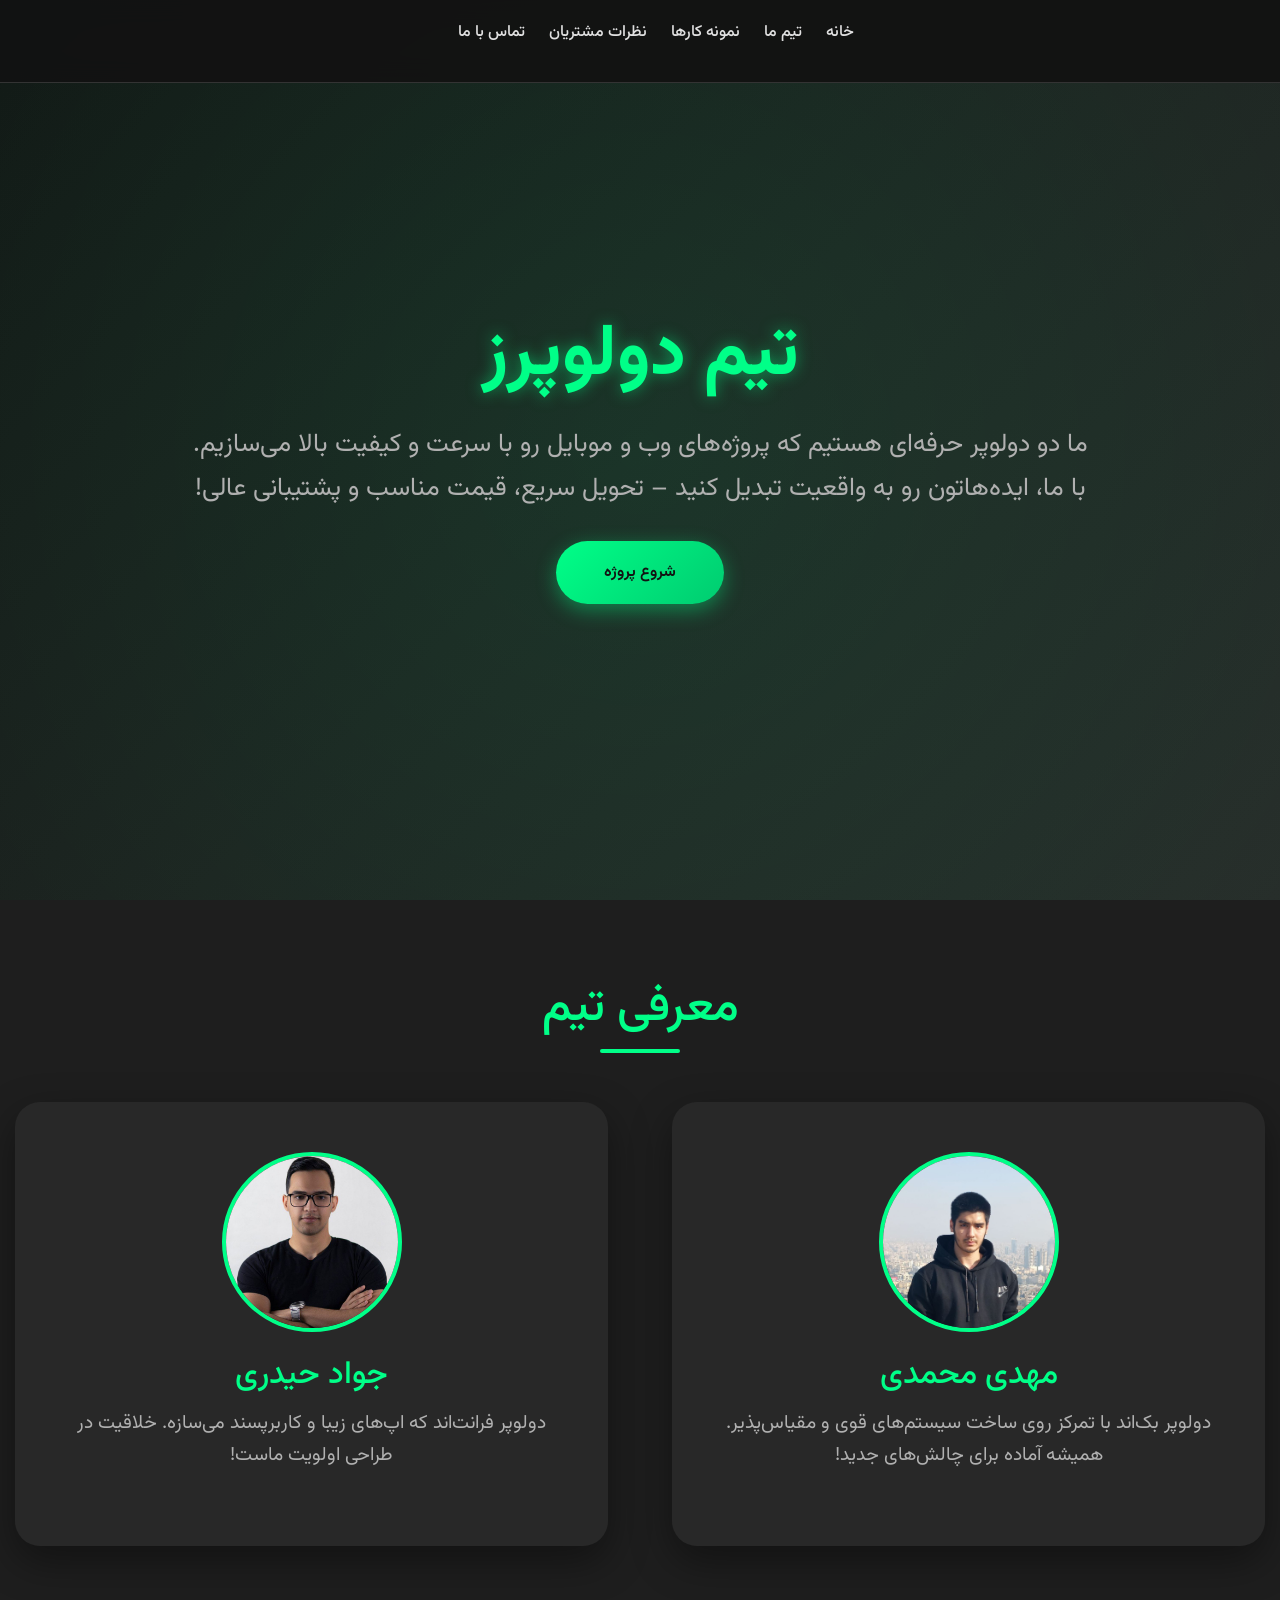
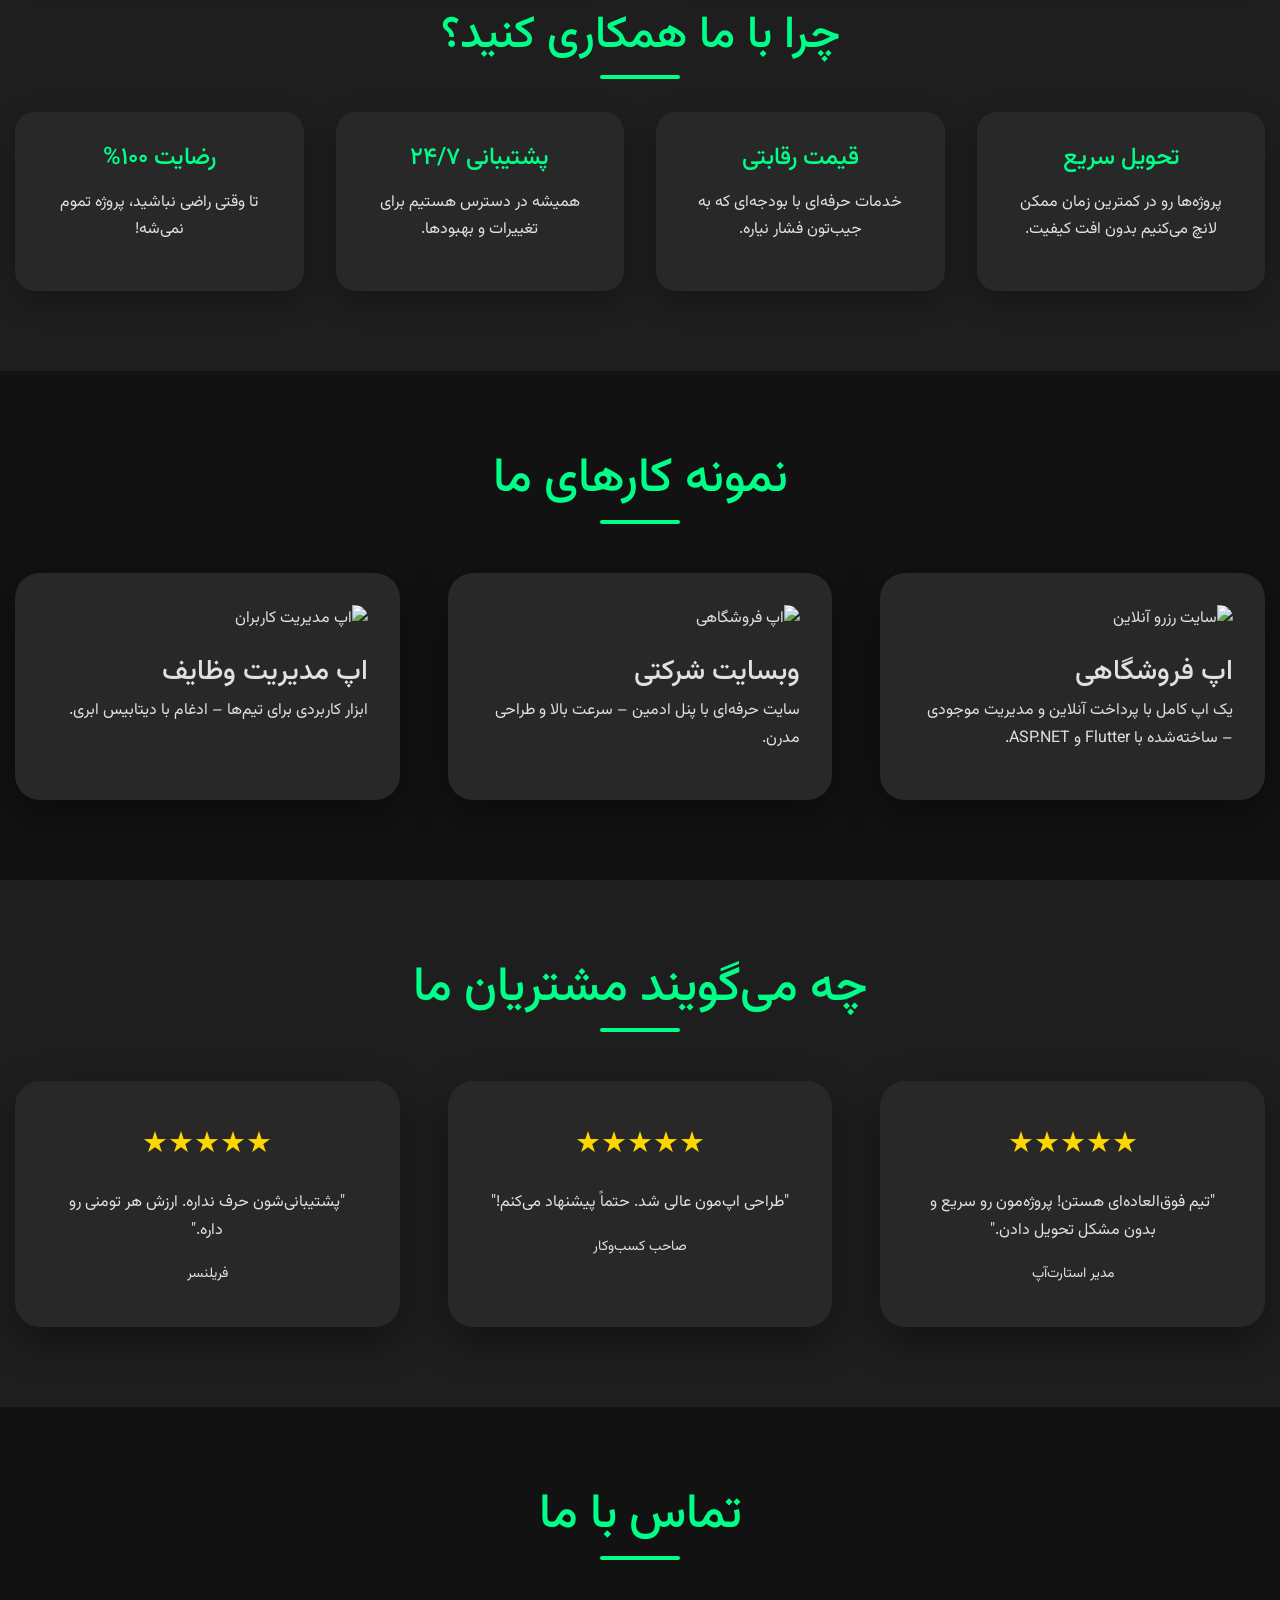
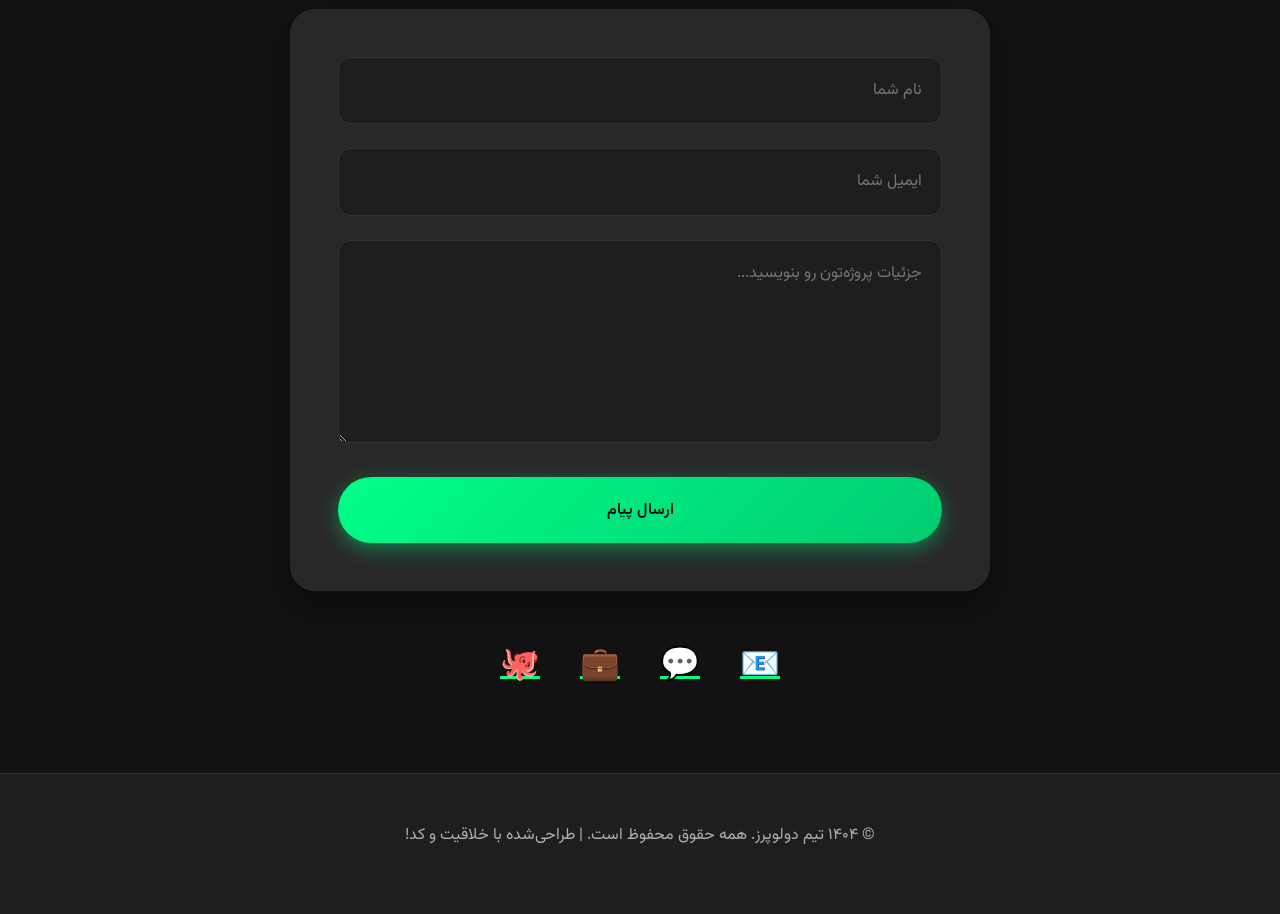
==== commit e3c64044: "fix javad" ====
--- a/index.html
+++ b/index.html
@@ -49,8 +49,8 @@
                         </a>
                     </div>
                     <div class="team-card">
-                        <a href="mahdi.html" style="text-decoration: none;">
-                            <img src="https://t3.ftcdn.net/jpg/06/33/80/44/360_F_633804450_DWH5bj77LdDwlCSvMcqy6qVk4j9kchT3.jpg" alt="علی رضایی">
+                        <a href="javad.html" style="text-decoration: none;">
+                            <img src="images/javad.jpg" alt="جواد حیدری">
                             <h3>جواد حیدری</h3>
                             <p>دولوپر فرانت‌اند که اپ‌های زیبا و کاربرپسند می‌سازه. خلاقیت در طراحی اولویت ماست!</p>
                         </a>
@@ -124,17 +124,17 @@
                     <div class="testimonial-card">
                         <div class="stars">★★★★★</div>
                         <p>"تیم فوق‌العاده‌ای هستن! پروژه‌مون رو سریع و بدون مشکل تحویل دادن."</p>
-                        <small>– مشتری فیک ۱، مدیر استارت‌آپ</small>
+                        <small>مدیر استارت‌آپ</small>
                     </div>
                     <div class="testimonial-card">
                         <div class="stars">★★★★★</div>
                         <p>"طراحی اپ‌مون عالی شد. حتماً پیشنهاد می‌کنم!"</p>
-                        <small>– مشتری فیک ۲، صاحب کسب‌وکار</small>
+                        <small>صاحب کسب‌وکار</small>
                     </div>
                     <div class="testimonial-card">
                         <div class="stars">★★★★★</div>
                         <p>"پشتیبانی‌شون حرف نداره. ارزش هر تومنی رو داره."</p>
-                        <small>– مشتری فیک ۳، فریلنسر</small>
+                        <small>فریلنسر</small>
                     </div>
                 </div>
             </div>
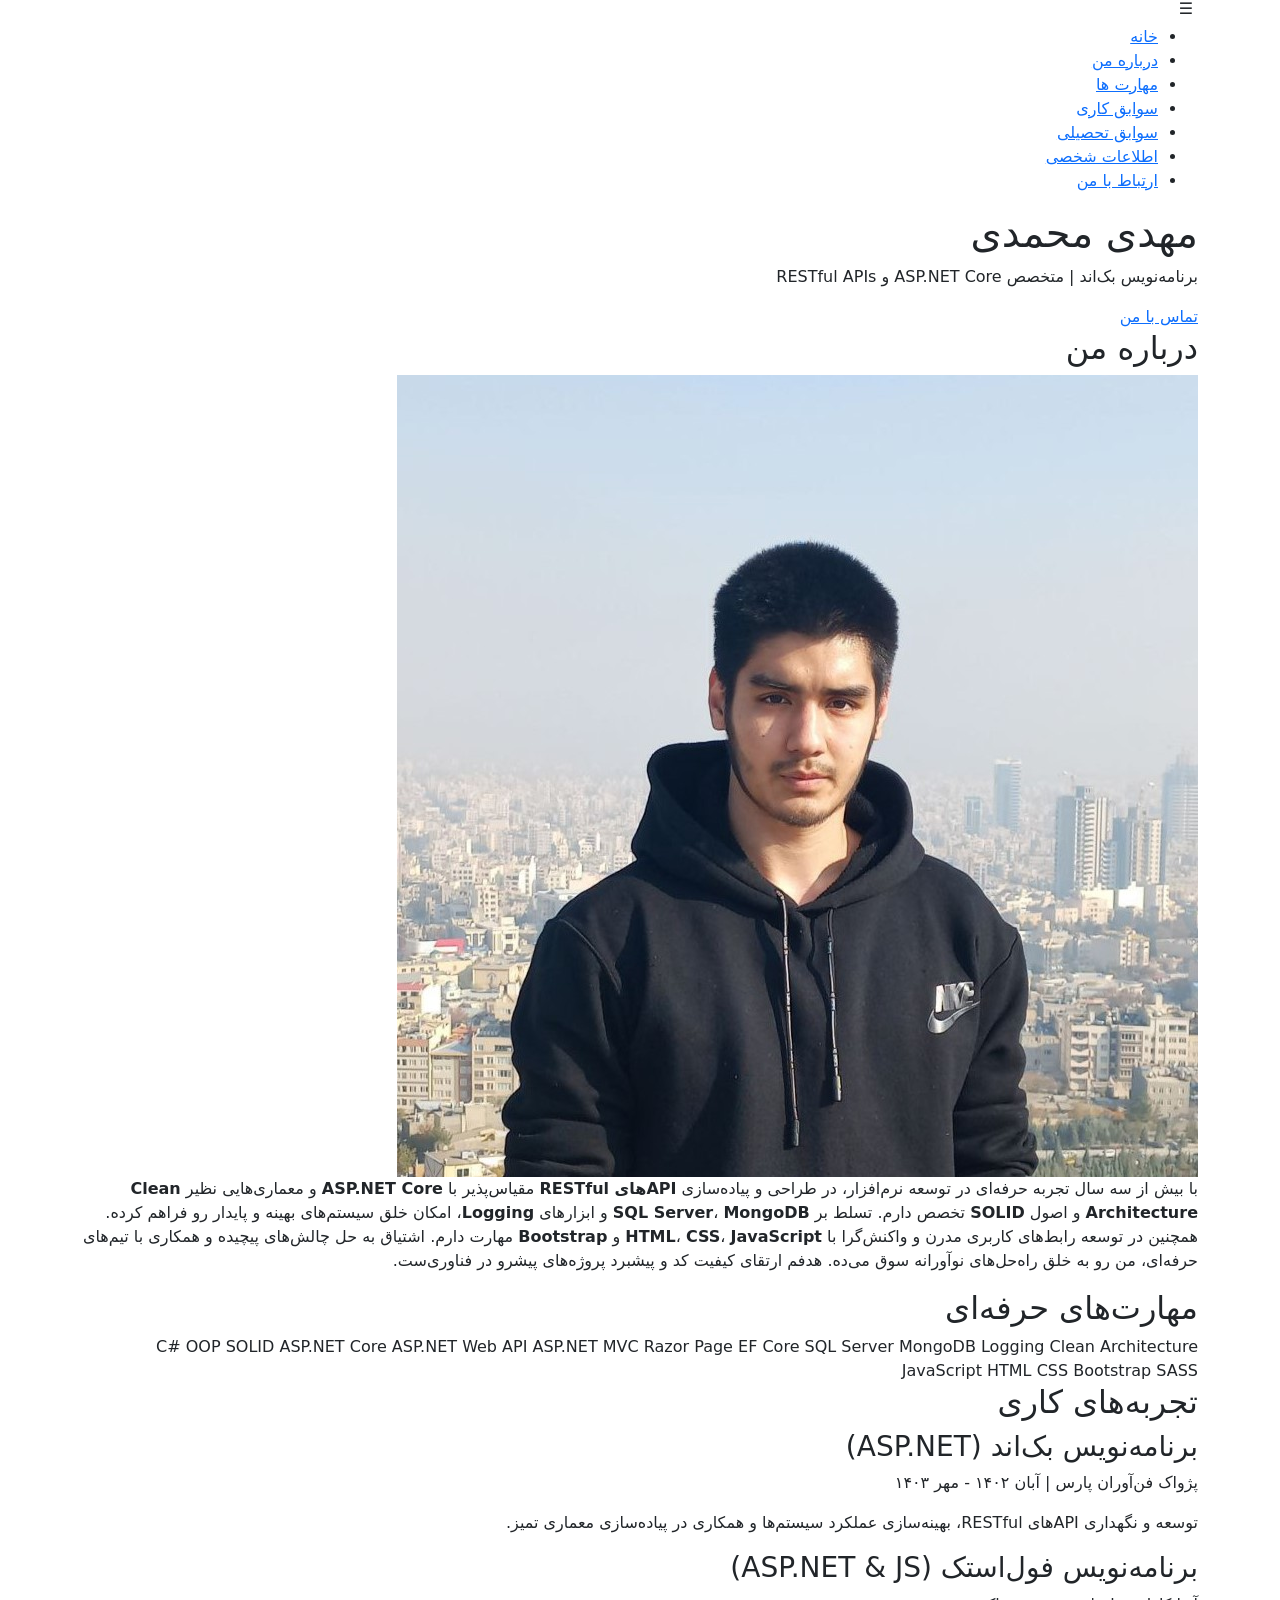
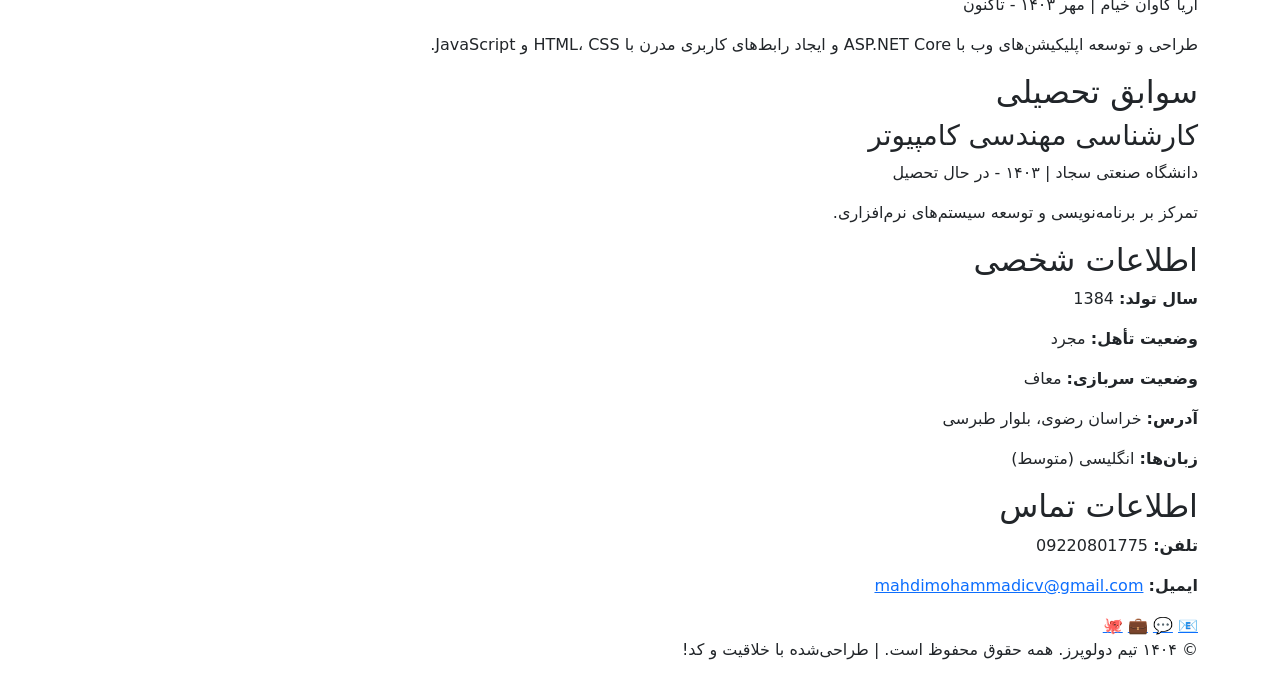
==== commit 94f197d4: "update" ====
--- a/index.html
+++ b/index.html
@@ -3,25 +3,26 @@
 <head>
     <meta charset="UTF-8">
     <meta name="viewport" content="width=device-width, initial-scale=1.0">
-    <title>تیم دولوپرز - مهدی محمدی و جواد حیدری </title>
-    <meta name="description" content="تیم دو نفره حرفه‌ای دولوپر: بک‌اند با ASP.NET و فرانت با Flutter. پروژه‌های وب و موبایل رو با کیفیت بالا و سرعت تحویل می‌سازیم. آماده همکاری هستیم!">
+    <title>رزومه مهدی محمدی - تیم دولوپرز</title>
+    <meta name="description" content="رزومه مهدی محمدی، برنامه‌نویس بک‌اند با تخصص در ASP.NET Core و توسعه RESTful APIs">
     <link href="https://fonts.googleapis.com/css2?family=Vazirmatn:wght@300;400;600;700&display=swap" rel="stylesheet">
     <link href="https://cdn.jsdelivr.net/npm/bootstrap@5.3.3/dist/css/bootstrap.min.css" rel="stylesheet" integrity="sha384-QWTKZyjpPEjISv5WaRU9OFeRpok6YctnYmDr5pNlyT2bRjXh0JMhjY6hW+ALEwIH" crossorigin="anonymous">
-    <link rel="stylesheet" href="css/style.css">
+    <link rel="stylesheet" href="css/mahdi-style.css">
 </head>
 <body>
-   <header>
+    <header>
         <nav class="container">
             <button class="navbar-toggler" type="button" aria-label="Toggle navigation">
                 <span class="navbar-toggler-icon">☰</span>
             </button>
-            <!-- منوی اصلی -->
             <ul class="nav-menu">
                 <li><a href="#hero">خانه</a></li>
-                <li><a href="#team">تیم ما</a></li>
-                <li><a href="#projects">نمونه کارها</a></li>
-                <li><a href="#testimonials">نظرات مشتریان</a></li>
-                <li><a href="#contact">تماس با ما</a></li>
+                <li><a href="#about">درباره من</a></li>
+                <li><a href="#skills">مهارت ها</a></li>
+                <li><a href="#experience">سوابق کاری</a></li>
+                <li><a href="#education">سوابق تحصیلی</a></li>
+                <li><a href="#personal-info">اطلاعات شخصی</a></li>
+                <li><a href="#contact">ارتباط با من</a></li>
             </ul>
         </nav>
     </header>
@@ -30,131 +31,107 @@
         <!-- Hero Section -->
         <section id="hero" class="hero">
             <div class="container">
-                <h1>تیم دولوپرز</h1>
-                <p>ما دو دولوپر حرفه‌ای هستیم که پروژه‌های وب و موبایل رو با سرعت و کیفیت بالا می‌سازیم. با ما، ایده‌هاتون رو به واقعیت تبدیل کنید – تحویل سریع، قیمت مناسب و پشتیبانی عالی!</p>
-                <a href="#contact" class="cta-btn">شروع پروژه</a>
+                <h1>مهدی محمدی</h1>
+                <p>برنامه‌نویس بک‌اند | متخصص ASP.NET Core و RESTful APIs</p>
+                <a href="#contact" class="cta-btn">تماس با من</a>
             </div>
         </section>
 
-        <!-- Team Section -->
-        <section id="team" class="team-section fade-in">
+        <!-- About Section -->
+        <section id="about" class="section fade-in">
             <div class="container">
-                <h2>معرفی تیم</h2>
-                <div class="team-grid">
-                    <div class="team-card" href="mahdi.html">
-                        <a href="mahdi.html" style="text-decoration: none;">
-                            <img src="images/mahdi.jpg"-=" alt="مهدی محمدی">
-                            <h3>مهدی محمدی</h3>
-                            <p>دولوپر بک‌اند با تمرکز روی ساخت سیستم‌های قوی و مقیاس‌پذیر. همیشه آماده برای چالش‌های جدید!</p>
-                        </a>
+                <h2>درباره من</h2>
+                <div class="about-content">
+                    <img src="images/mahdi.jpg" alt="مهدی محمدی" class="about-img">
+                    <p>با بیش از سه سال تجربه حرفه‌ای در توسعه نرم‌افزار، در طراحی و پیاده‌سازی <strong>APIهای RESTful</strong> مقیاس‌پذیر با <strong>ASP.NET Core</strong> و معماری‌هایی نظیر <strong>Clean Architecture</strong> و اصول <strong>SOLID</strong> تخصص دارم. تسلط بر <strong>SQL Server</strong>، <strong>MongoDB</strong> و ابزارهای <strong>Logging</strong>، امکان خلق سیستم‌های بهینه و پایدار رو فراهم کرده. همچنین در توسعه رابط‌های کاربری مدرن و واکنش‌گرا با <strong>HTML</strong>، <strong>CSS</strong>، <strong>JavaScript</strong> و <strong>Bootstrap</strong> مهارت دارم. اشتیاق به حل چالش‌های پیچیده و همکاری با تیم‌های حرفه‌ای، من رو به خلق راه‌حل‌های نوآورانه سوق می‌ده. هدفم ارتقای کیفیت کد و پیشبرد پروژه‌های پیشرو در فناوری‌ست.</p>
+                </div>
+            </div>
+        </section>
+
+        <!-- Skills Section -->
+        <section id="skills" class="section fade-in">
+            <div class="container">
+                <h2>مهارت‌های حرفه‌ای</h2>
+                <div class="skills-list">
+                    <span class="skill-tag">C#</span>
+                    <span class="skill-tag">OOP</span>
+                    <span class="skill-tag">SOLID</span>
+                    <span class="skill-tag">ASP.NET Core</span>
+                    <span class="skill-tag">ASP.NET Web API</span>
+                    <span class="skill-tag">ASP.NET MVC</span>
+                    <span class="skill-tag">Razor Page</span>
+                    <span class="skill-tag">EF Core</span>
+                    <span class="skill-tag">SQL Server</span>
+                    <span class="skill-tag">MongoDB</span>
+                    <span class="skill-tag">Logging</span>
+                    <span class="skill-tag">Clean Architecture</span>
+                    <span class="skill-tag">JavaScript</span>
+                    <span class="skill-tag">HTML</span>
+                    <span class="skill-tag">CSS</span>
+                    <span class="skill-tag">Bootstrap</span>
+                    <span class="skill-tag">SASS</span>
+                </div>
+            </div>
+        </section>
+
+        <!-- Experience Section -->
+        <section id="experience" class="section fade-in">
+            <div class="container">
+                <h2>تجربه‌های کاری</h2>
+                <div class="experience-grid">
+                    <div class="experience-card">
+                        <h3>برنامه‌نویس بک‌اند (ASP.NET)</h3>
+                        <p class="company">پژواک فن‌آوران پارس | آبان ۱۴۰۲ - مهر ۱۴۰۳</p>
+                        <p>توسعه و نگهداری APIهای RESTful، بهینه‌سازی عملکرد سیستم‌ها و همکاری در پیاده‌سازی معماری تمیز.</p>
                     </div>
-                    <div class="team-card">
-                        <a href="javad.html" style="text-decoration: none;">
-                            <img src="images/javad.jpg" alt="جواد حیدری">
-                            <h3>جواد حیدری</h3>
-                            <p>دولوپر فرانت‌اند که اپ‌های زیبا و کاربرپسند می‌سازه. خلاقیت در طراحی اولویت ماست!</p>
-                        </a>
-                    </div>
-                </div>
-                <div class="why-us fade-in">
-                    <h2>چرا با ما همکاری کنید؟</h2>
-                    <div class="why-grid">
-                        <div class="why-card">
-                            <h4>تحویل سریع</h4>
-                            <p>پروژه‌ها رو در کمترین زمان ممکن لانچ می‌کنیم بدون افت کیفیت.</p>
-                        </div>
-                        <div class="why-card">
-                            <h4>قیمت رقابتی</h4>
-                            <p>خدمات حرفه‌ای با بودجه‌ای که به جیب‌تون فشار نیاره.</p>
-                        </div>
-                        <div class="why-card">
-                            <h4>پشتیبانی ۲۴/۷</h4>
-                            <p>همیشه در دسترس هستیم برای تغییرات و بهبودها.</p>
-                        </div>
-                        <div class="why-card">
-                            <h4>رضایت ۱۰۰%</h4>
-                            <p>تا وقتی راضی نباشید، پروژه تموم نمی‌شه!</p>
-                        </div>
+                    <div class="experience-card">
+                        <h3>برنامه‌نویس فول‌استک (ASP.NET & JS)</h3>
+                        <p class="company">آریا کاوان خیام | مهر ۱۴۰۳ - تاکنون</p>
+                        <p>طراحی و توسعه اپلیکیشن‌های وب با ASP.NET Core و ایجاد رابط‌های کاربری مدرن با HTML، CSS و JavaScript.</p>
                     </div>
                 </div>
             </div>
         </section>
 
-        <!-- Projects Section -->
-        <section id="projects" class="projects-section fade-in">
+        <!-- Education Section -->
+        <section id="education" class="section fade-in">
             <div class="container">
-                <h2>نمونه کارهای ما</h2>
-                <div class="projects-grid">
-                    <div class="project-card">
-                        <img src="https://img.freepik.com/free-psd/macbook-mockup-front-view_1332-60629.jpg?semt=ais_hybrid&w=740&q=80" alt="سایت رزرو آنلاین">
-                        <div class="project-overlay">
-                            <a href="#">مشاهده دمو</a>
-                            <a href="#">جزئیات بیشتر</a>
-                        </div>
-                        <h3>اپ فروشگاهی</h3>
-                        <p>یک اپ کامل با پرداخت آنلاین و مدیریت موجودی – ساخته‌شده با Flutter و ASP.NET.</p>
-                    </div>
-                    <div class="project-card">
-                        <img src="https://titanui.com/wp-content/uploads/2021/07/28/E-commerce-App-With-iPhone-Mockup-PSD.jpg" alt="اپ فروشگاهی">
-                        <div class="project-overlay">
-                            <a href="#">مشاهده دمو</a>
-                            <a href="#">جزئیات بیشتر</a>
-                        </div>
-                        <h3>وبسایت شرکتی</h3>
-                        <p>سایت حرفه‌ای با پنل ادمین – سرعت بالا و طراحی مدرن.</p>
-                    </div>
-                    <div class="project-card">
-                        <img src="https://dashboardpack.com/wp-content/uploads/2020/11/user-management-html-screenshot.jpg" alt="اپ مدیریت کاربران">
-                        <div class="project-overlay">
-                            <a href="#">مشاهده دمو</a>
-                            <a href="#">جزئیات بیشتر</a>
-                        </div>
-                        <h3>اپ مدیریت وظایف</h3>
-                        <p>ابزار کاربردی برای تیم‌ها – ادغام با دیتابیس ابری.</p>
-                    </div>
+                <h2>سوابق تحصیلی</h2>
+                <div class="education-card">
+                    <h3>کارشناسی مهندسی کامپیوتر</h3>
+                    <p class="university">دانشگاه صنعتی سجاد | ۱۴۰۳ - در حال تحصیل</p>
+                    <p>تمرکز بر برنامه‌نویسی و توسعه سیستم‌های نرم‌افزاری.</p>
                 </div>
             </div>
         </section>
 
-        <!-- Testimonials Section -->
-        <section id="testimonials" class="testimonials-section fade-in">
+        <!-- Personal Info Section -->
+        <section id="personal-info" class="section fade-in">
             <div class="container">
-                <h2>چه می‌گویند مشتریان ما</h2>
-                <div class="testimonials-grid">
-                    <div class="testimonial-card">
-                        <div class="stars">★★★★★</div>
-                        <p>"تیم فوق‌العاده‌ای هستن! پروژه‌مون رو سریع و بدون مشکل تحویل دادن."</p>
-                        <small>مدیر استارت‌آپ</small>
-                    </div>
-                    <div class="testimonial-card">
-                        <div class="stars">★★★★★</div>
-                        <p>"طراحی اپ‌مون عالی شد. حتماً پیشنهاد می‌کنم!"</p>
-                        <small>صاحب کسب‌وکار</small>
-                    </div>
-                    <div class="testimonial-card">
-                        <div class="stars">★★★★★</div>
-                        <p>"پشتیبانی‌شون حرف نداره. ارزش هر تومنی رو داره."</p>
-                        <small>فریلنسر</small>
-                    </div>
+                <h2>اطلاعات شخصی</h2>
+                <div class="personal-info-content">
+                    <p><strong>سال تولد:</strong> 1384</p>
+                    <p><strong>وضعیت تأهل:</strong> مجرد</p>
+                    <p><strong>وضعیت سربازی:</strong> معاف</p>
+                    <p><strong>آدرس:</strong> خراسان رضوی، بلوار طبرسی</p>
+                    <p><strong>زبان‌ها:</strong> انگلیسی (متوسط)</p>
                 </div>
             </div>
         </section>
 
         <!-- Contact Section -->
-        <section id="contact" class="contact-section fade-in">
+        <section id="contact" class="section contact-section fade-in">
             <div class="container">
-                <h2>تماس با ما</h2>
-                <form class="contact-form">
-                    <input type="text" placeholder="نام شما" required>
-                    <input type="email" placeholder="ایمیل شما" required>
-                    <textarea rows="6" placeholder="جزئیات پروژه‌تون رو بنویسید..." required></textarea>
-                    <button type="submit" class="cta-btn">ارسال پیام</button>
-                </form>
+                <h2>اطلاعات تماس</h2>
+                <div class="contact-info">
+                    <p><strong>تلفن:</strong> 09220801775</p>
+                    <p><strong>ایمیل:</strong> <a href="mailto:mahdimohammadicv@gmail.com">mahdimohammadicv@gmail.com</a></p>
+                </div>
                 <div class="contact-links">
-                    <a href="mailto:info@teamdevelopers.com">📧</a>
-                    <a href="https://wa.me/09123456789">💬</a>
-                    <a href="https://linkedin.com/company/teamdevelopers">💼</a>
-                    <a href="https://github.com/teamdevelopers">🐙</a>
+                    <a href="mailto:mahdimohammadicv@gmail.com">📧</a>
+                    <a href="https://wa.me/+989220801775">💬</a>
+                    <a href="https://linkedin.com/in/mahdi-mohammadi">💼</a>
+                    <a href="https://github.com/mahdimohammadi2004">🐙</a>
                 </div>
             </div>
         </section>
@@ -167,6 +144,6 @@
     </footer>
 
     <script src="https://cdn.jsdelivr.net/npm/bootstrap@5.3.3/dist/js/bootstrap.bundle.min.js" integrity="sha384-YvpcrYf0tY3lHB60NNkmXc5s9fDVZLESaAA55NDzOxhy9GkcIdslK1eN7N6jIeHz" crossorigin="anonymous"></script>
-    <script src="js/script.js"></script>
+    <script src="js/mahdi-script.js"></script>
 </body>
 </html>
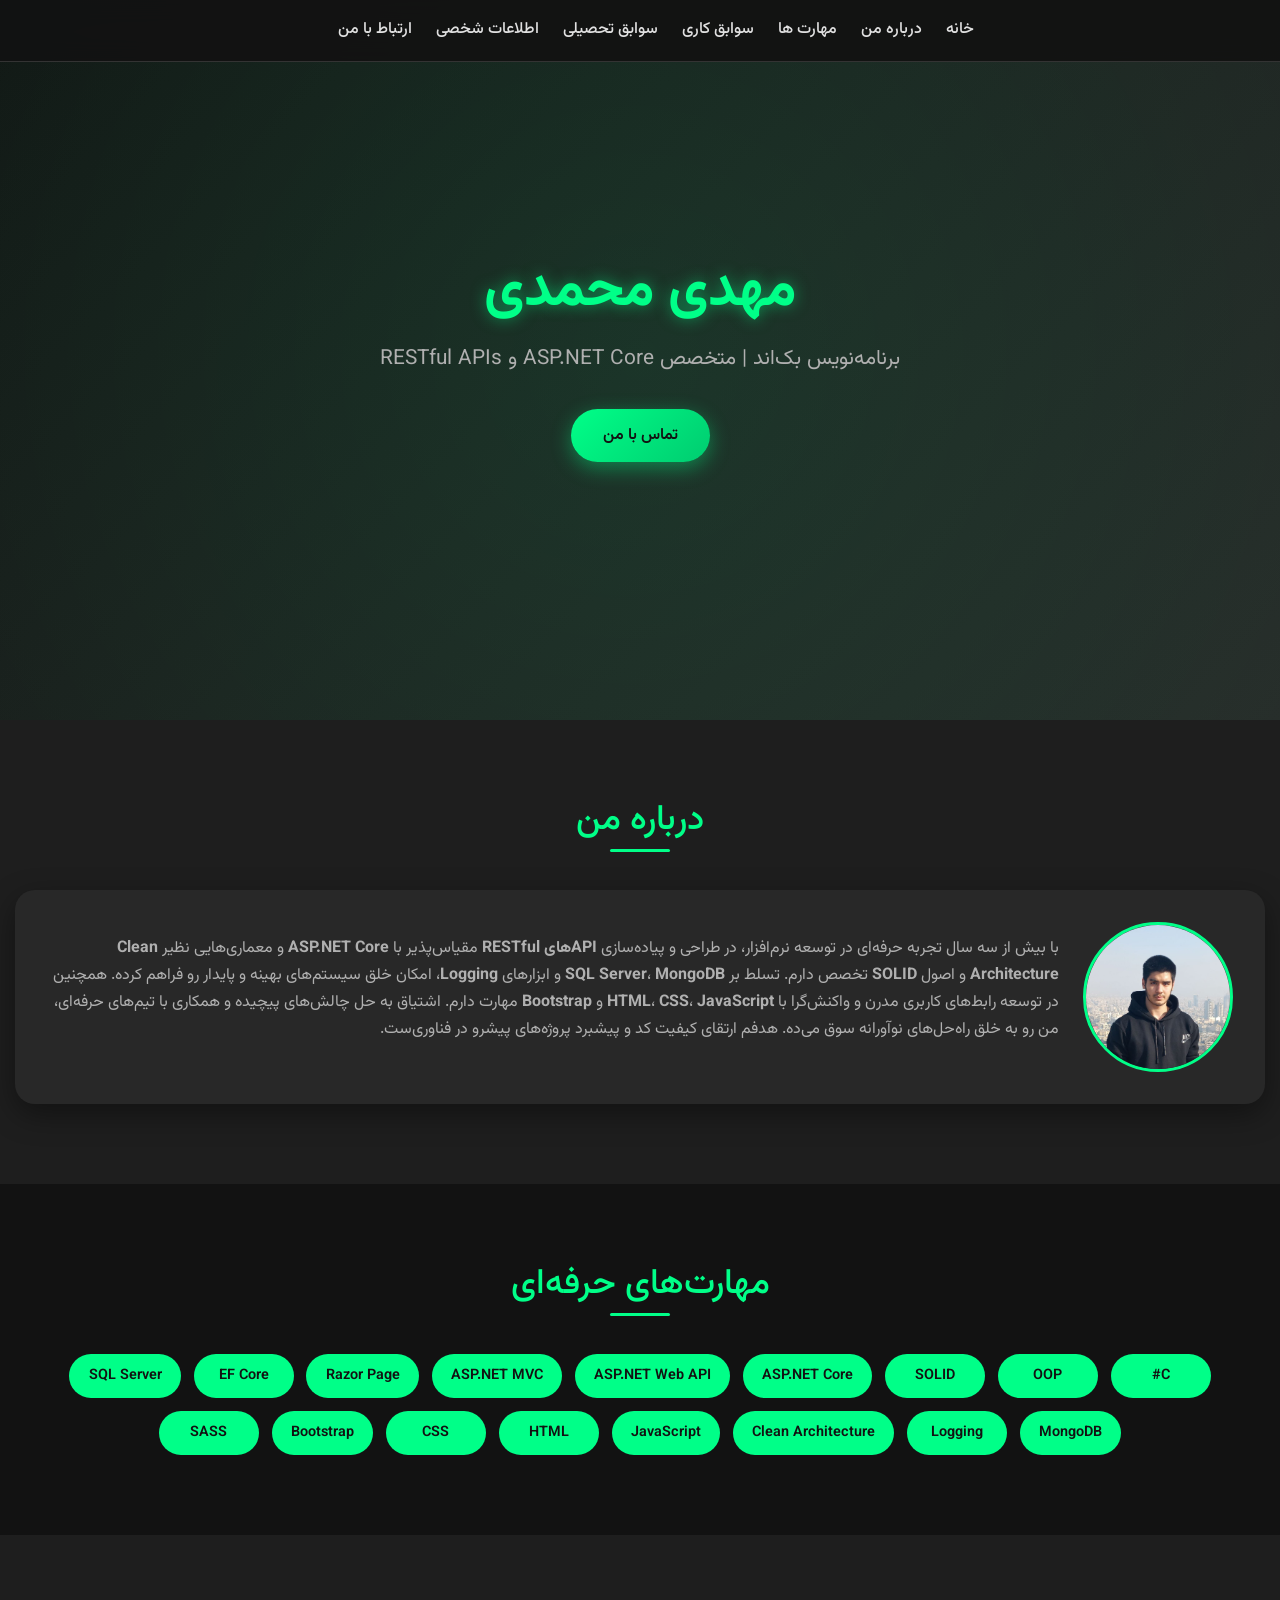
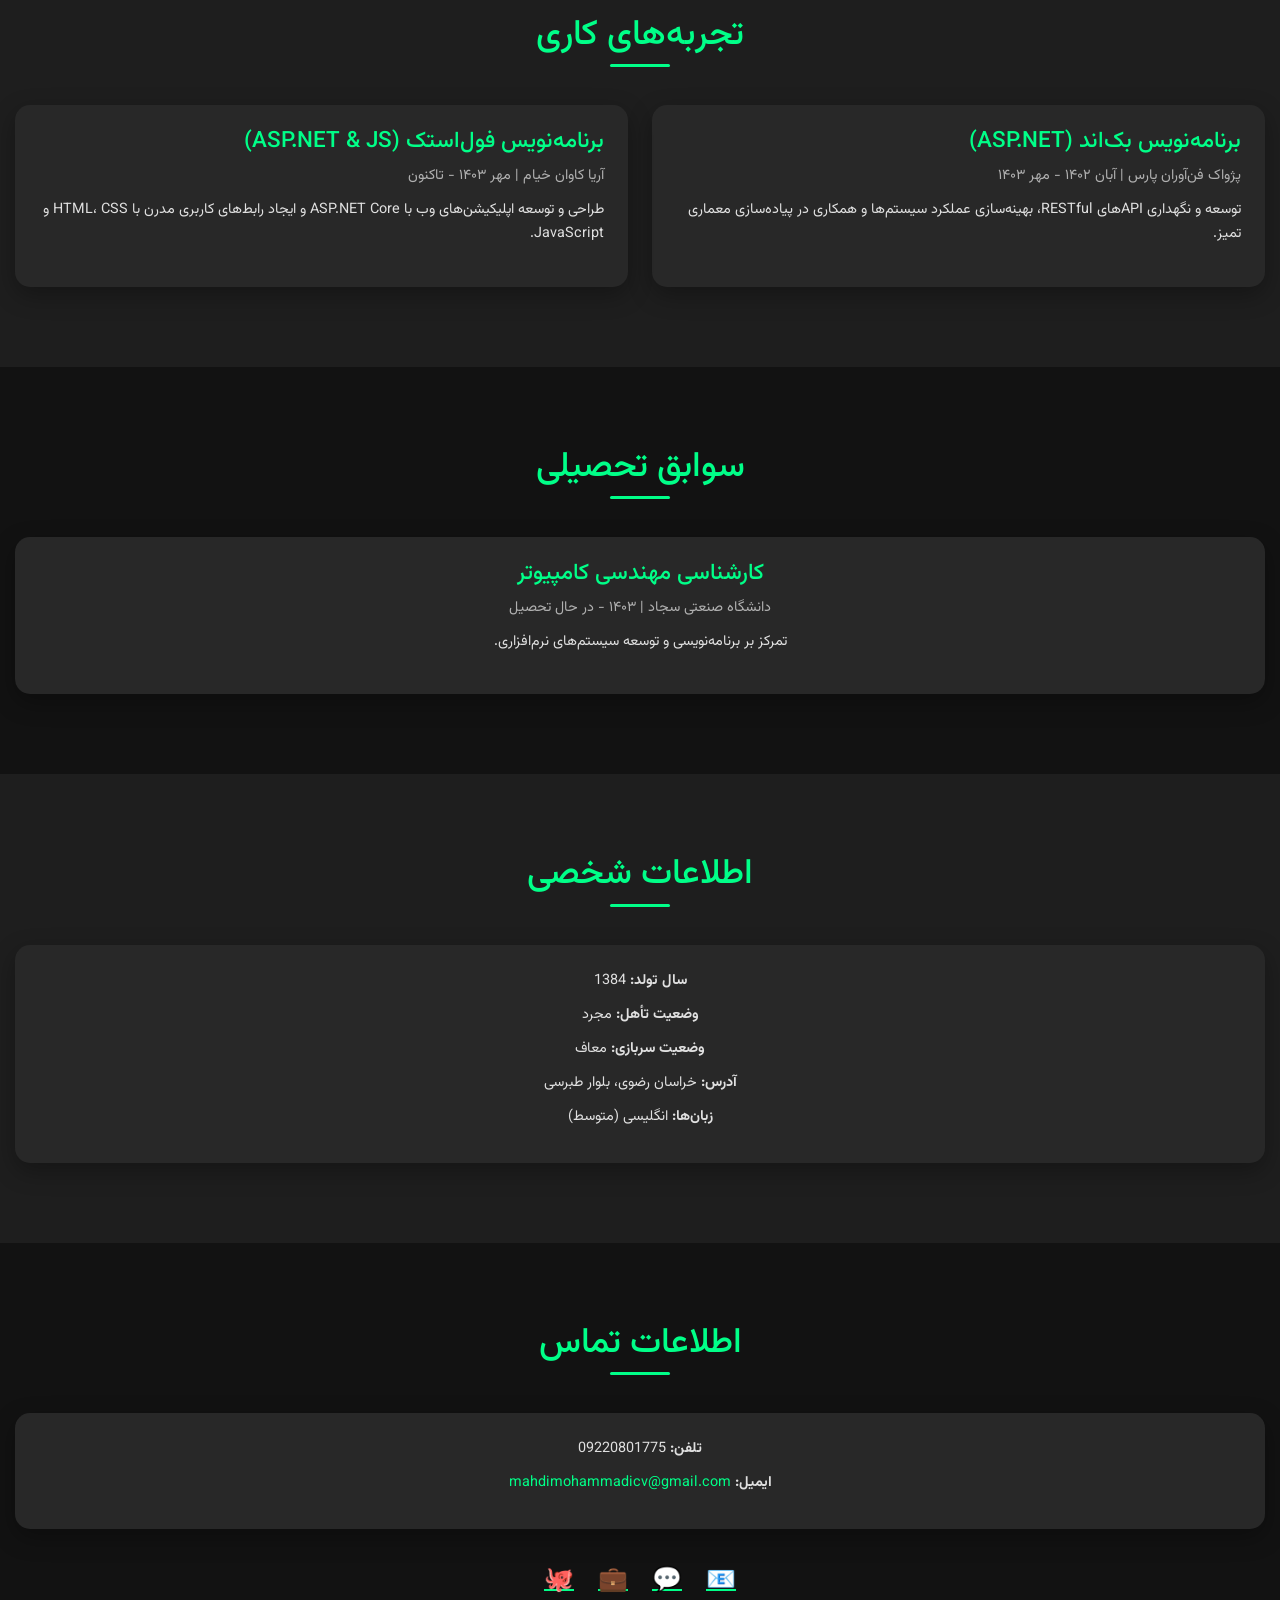
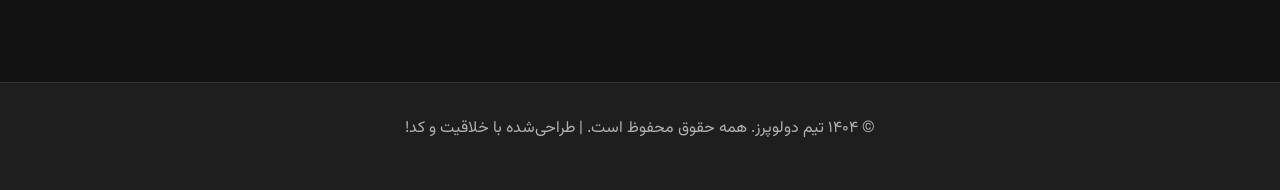
==== commit 0b379462: "edit" ====
--- a/index.html
+++ b/index.html
@@ -7,7 +7,7 @@
     <meta name="description" content="رزومه مهدی محمدی، برنامه‌نویس بک‌اند با تخصص در ASP.NET Core و توسعه RESTful APIs">
     <link href="https://fonts.googleapis.com/css2?family=Vazirmatn:wght@300;400;600;700&display=swap" rel="stylesheet">
     <link href="https://cdn.jsdelivr.net/npm/bootstrap@5.3.3/dist/css/bootstrap.min.css" rel="stylesheet" integrity="sha384-QWTKZyjpPEjISv5WaRU9OFeRpok6YctnYmDr5pNlyT2bRjXh0JMhjY6hW+ALEwIH" crossorigin="anonymous">
-    <link rel="stylesheet" href="css/mahdi-style.css">
+    <link rel="stylesheet" href="css/style.css">
 </head>
 <body>
     <header>
@@ -144,6 +144,6 @@
     </footer>
 
     <script src="https://cdn.jsdelivr.net/npm/bootstrap@5.3.3/dist/js/bootstrap.bundle.min.js" integrity="sha384-YvpcrYf0tY3lHB60NNkmXc5s9fDVZLESaAA55NDzOxhy9GkcIdslK1eN7N6jIeHz" crossorigin="anonymous"></script>
-    <script src="js/mahdi-script.js"></script>
+    <script src="js/script.js"></script>
 </body>
 </html>
--- a/css/style.css
+++ b/css/style.css
@@ -0,0 +1,524 @@
+* {
+    margin: 0;
+    padding: 0;
+    box-sizing: border-box;
+}
+
+body {
+    font-family: 'Vazirmatn', sans-serif;
+    background: #121212;
+    color: #e0e0e0;
+    line-height: 1.7;
+    overflow-x: hidden;
+}
+
+.container {
+    max-width: 1300px;
+    margin: 0 auto;
+    padding: 0 15px;
+}
+
+header {
+    position: fixed;
+    top: 0;
+    width: 100%;
+    background: rgba(18,18,18,0.95);
+    z-index: 1000;
+    padding:1rem 0 0.1rem 0;
+    backdrop-filter: blur(12px);
+    border-bottom: 1px solid #333;
+}
+
+.navbar-toggler {
+    display: none;
+    background: none;
+    border: none;
+    font-size: 1.5rem;
+    color: #00ff88;
+    cursor: pointer;
+    transition: color 0.3s ease;
+}
+
+.navbar-toggler:hover {
+    color: #00cc70;
+}
+
+.navbar-toggler-icon {
+    font-size: 1.5rem;
+}
+
+.nav-menu {
+    list-style: none;
+    display: flex;
+    justify-content: center;
+    gap: 1.5rem;
+    flex-wrap: wrap;
+}
+
+.nav-menu li a {
+    color: #e0e0e0;
+    text-decoration: none;
+    font-weight: 500;
+    font-size: 1rem;
+    transition: color 0.3s ease, transform 0.3s ease;
+}
+
+.nav-menu li a:hover {
+    color: #00ff88;
+    transform: scale(1.05);
+}
+
+.section {
+    padding: 80px 0;
+    scroll-margin-top: 70px;
+}
+
+.hero {
+    min-height: 80vh;
+    display: flex;
+    align-items: center;
+    justify-content: center;
+    text-align: center;
+    background: linear-gradient(135deg, #121212 0%, #1e1e1e 50%, #282828 100%);
+    position: relative;
+    overflow: hidden;
+}
+
+.hero::before {
+    content: '';
+    position: absolute;
+    top: -50%;
+    left: -50%;
+    width: 200%;
+    height: 200%;
+    background: radial-gradient(circle, rgba(0,255,136,0.1) 0%, transparent 70%);
+    animation: rotateGlow 20s linear infinite;
+}
+
+@keyframes rotateGlow {
+    0% { transform: rotate(0deg); }
+    100% { transform: rotate(360deg); }
+}
+
+.hero h1 {
+    font-size: 3.5rem;
+    color: #00ff88;
+    margin-bottom: 1rem;
+    font-weight: 700;
+    text-shadow: 0 0 15px rgba(0,255,136,0.5);
+    position: relative;
+    z-index: 1;
+    animation: fadeInDown 1.2s ease;
+}
+
+.hero p {
+    font-size: 1.3rem;
+    max-width: 700px;
+    margin: 0 auto 2rem;
+    color: #b0b0b0;
+    position: relative;
+    z-index: 1;
+    animation: fadeInUp 1.2s ease 0.3s both;
+}
+
+.cta-btn {
+    background: linear-gradient(135deg, #00ff88 0%, #00cc70 100%);
+    color: #121212;
+    padding: 0.8rem 2rem;
+    text-decoration: none;
+    border-radius: 50px;
+    font-weight: 600;
+    font-size: 1rem;
+    transition: all 0.4s ease;
+    box-shadow: 0 6px 20px rgba(0,255,136,0.4);
+    position: relative;
+    z-index: 1;
+    animation: fadeInUp 1.2s ease 0.6s both;
+    display: inline-block;
+}
+
+.cta-btn:hover {
+    transform: translateY(-5px);
+    box-shadow: 0 12px 30px rgba(0,255,136,0.6);
+}
+
+h2 {
+    text-align: center;
+    font-size: 2.2rem;
+    color: #00ff88;
+    margin-bottom: 3rem;
+    position: relative;
+}
+
+h2::after {
+    content: '';
+    position: absolute;
+    bottom: -10px;
+    left: 50%;
+    transform: translateX(-50%);
+    width: 60px;
+    height: 3px;
+    background: #00ff88;
+    border-radius: 2px;
+}
+
+/* About Section */
+#about {
+    background: #1e1e1e;
+}
+
+.about-content {
+    display: flex;
+    align-items: center;
+    gap: 1.5rem;
+    background: #282828;
+    padding: 2rem;
+    border-radius: 20px;
+    box-shadow: 0 10px 30px rgba(0,0,0,0.4);
+}
+
+.about-img {
+    width: 150px;
+    height: 150px;
+    border-radius: 50%;
+    border: 3px solid #00ff88;
+    flex-shrink: 0;
+}
+
+.about-content p {
+    font-size: 1rem;
+    color: #b0b0b0;
+}
+
+/* Skills Section */
+#skills {
+    background: #121212;
+}
+
+.skills-list {
+    display: flex;
+    flex-wrap: wrap;
+    justify-content: center;
+    gap: 0.8rem;
+}
+
+.skill-tag {
+    background: #00ff88;
+    color: #121212;
+    padding: 0.6rem 1.2rem;
+    border-radius: 25px;
+    font-size: 0.9rem;
+    font-weight: 600;
+    transition: transform 0.3s ease;
+    display: inline-flex;
+    align-items: center;
+    justify-content: center;
+    min-width: 100px;
+    text-align: center;
+}
+
+.skill-tag:hover {
+    transform: translateY(-3px);
+}
+
+/* Experience Section */
+#experience {
+    background: #1e1e1e;
+}
+
+.experience-grid {
+    display: grid;
+    grid-template-columns: repeat(auto-fit, minmax(300px, 1fr));
+    gap: 1.5rem;
+}
+
+.experience-card {
+    background: #282828;
+    padding: 1.5rem;
+    border-radius: 15px;
+    box-shadow: 0 8px 25px rgba(0,0,0,0.3);
+    transition: transform 0.3s;
+}
+
+.experience-card:hover {
+    transform: translateY(-5px);
+}
+
+.experience-card h3 {
+    color: #00ff88;
+    font-size: 1.4rem;
+    margin-bottom: 0.5rem;
+}
+
+.experience-card .company {
+    color: #b0b0b0;
+    font-size: 0.9rem;
+    margin-bottom: 0.6rem;
+}
+
+.experience-card p {
+    color: #e0e0e0;
+    font-size: 0.9rem;
+}
+
+/* Education Section */
+#education {
+    background: #121212;
+}
+
+.education-card {
+    background: #282828;
+    padding: 1.5rem;
+    border-radius: 15px;
+    box-shadow: 0 8px 25px rgba(0,0,0,0.3);
+    text-align: center;
+}
+
+.education-card h3 {
+    color: #00ff88;
+    font-size: 1.4rem;
+    margin-bottom: 0.5rem;
+}
+
+.education-card .university {
+    color: #b0b0b0;
+    font-size: 0.9rem;
+    margin-bottom: 0.6rem;
+}
+
+.education-card p {
+    color: #e0e0e0;
+    font-size: 0.9rem;
+}
+
+/* Personal Info Section */
+#personal-info {
+    background: #1e1e1e;
+}
+
+.personal-info-content {
+    background: #282828;
+    padding: 1.5rem;
+    border-radius: 15px;
+    box-shadow: 0 8px 25px rgba(0,0,0,0.3);
+    text-align: center;
+}
+
+.personal-info-content p {
+    font-size: 0.9rem;
+    color: #e0e0e0;
+    margin-bottom: 0.6rem;
+}
+
+/* Contact Section */
+#contact {
+    background: #121212;
+}
+
+.contact-info {
+    background: #282828;
+    padding: 1.5rem;
+    border-radius: 15px;
+    box-shadow: 0 8px 25px rgba(0,0,0,0.3);
+    text-align: center;
+    margin-bottom: 1.5rem;
+}
+
+.contact-info p {
+    font-size: 0.9rem;
+    color: #e0e0e0;
+    margin-bottom: 0.6rem;
+}
+
+.contact-info a {
+    color: #00ff88;
+    text-decoration: none;
+}
+
+.contact-info a:hover {
+    color: #00cc70;
+}
+
+.contact-links {
+    display: flex;
+    justify-content: center;
+    gap: 1.5rem;
+    margin-top: 2rem;
+}
+
+.contact-links a {
+    color: #00ff88;
+    font-size: 1.5rem;
+    transition: color 0.3s, transform 0.3s;
+}
+
+.contact-links a:hover {
+    color: #00cc70;
+    transform: scale(1.1);
+}
+
+/* Footer */
+footer {
+    text-align: center;
+    padding: 2rem 0;
+    background: #1e1e1e;
+    color: #b0b0b0;
+    border-top: 1px solid #333;
+}
+
+/* Animations */
+@keyframes fadeInDown {
+    from { opacity: 0; transform: translateY(-50px); }
+    to { opacity: 1; transform: translateY(0); }
+}
+
+@keyframes fadeInUp {
+    from { opacity: 0; transform: translateY(50px); }
+    to { opacity: 1; transform: translateY(0); }
+}
+
+.fade-in {
+    opacity: 0;
+    transition: opacity 0.8s ease, transform 0.8s ease;
+}
+
+.fade-in.visible {
+    opacity: 1;
+    transform: translateY(0);
+}
+
+/* Responsive */
+@media (max-width: 992px) {
+    .hero h1 {
+        font-size: 2.5rem;
+    }
+    .hero p {
+        font-size: 1.1rem;
+        max-width: 90%;
+    }
+    .cta-btn {
+        padding: 0.7rem 1.5rem;
+        font-size: 0.9rem;
+    }
+    h2 {
+        font-size: 1.8rem;
+    }
+    h2::after {
+        width: 50px;
+        height: 2px;
+    }
+    .about-content {
+        flex-direction: column;
+        text-align: center;
+        padding: 1.5rem;
+    }
+    .about-img {
+        width: 120px;
+        height: 120px;
+        border: 2px solid #00ff88;
+    }
+    .about-content p {
+        font-size: 0.9rem;
+    }
+    .skills-list {
+        gap: 0.6rem;
+    }
+    .skill-tag {
+        min-width: 80px;
+        font-size: 0.8rem;
+        padding: 0.5rem 1rem;
+    }
+    .experience-grid {
+        grid-template-columns: 1fr;
+        gap: 1rem;
+    }
+    .experience-card {
+        padding: 1.2rem;
+    }
+    .experience-card h3 {
+        font-size: 1.2rem;
+    }
+    .experience-card .company,
+    .experience-card p {
+        font-size: 0.85rem;
+    }
+    .education-card {
+        padding: 1.2rem;
+    }
+    .education-card h3 {
+        font-size: 1.2rem;
+    }
+    .education-card .university,
+    .education-card p {
+        font-size: 0.85rem;
+    }
+    .personal-info-content {
+        padding: 1.2rem;
+    }
+    .personal-info-content p {
+        font-size: 0.85rem;
+    }
+    .contact-info {
+        padding: 1.2rem;
+    }
+    .contact-info p {
+        font-size: 0.85rem;
+    }
+    .contact-links a {
+        font-size: 1.3rem;
+    }
+}
+
+@media (max-width: 576px) {
+    header {
+        padding: 0;
+    }
+    .navbar-toggler {
+        display: block;
+        position: absolute;
+        top: 0.8rem;
+        left: 1rem;
+    }
+    .nav-menu {
+        display: none;
+        flex-direction: column;
+        gap: 1rem;
+        padding: 1rem;
+        background: rgba(18,18,18,0.95);
+        position: absolute;
+        top: 100%;
+        left: 0;
+        right: 0;
+        border-top: 1px solid #333;
+        transition: all 0.3s ease;
+    }
+    .nav-menu.active {
+        display: flex;
+        text-align: center;
+    }
+    .nav-menu li a {
+        font-size: 0.9rem;
+        padding: 0.5rem;
+        display: block;
+    }
+    .section {
+        padding: 60px 0;
+    }
+    .hero {
+        min-height: 70vh;
+    }
+    .hero h1 {
+        font-size: 2rem;
+    }
+    .hero p {
+        font-size: 1rem;
+    }
+    .cta-btn {
+        padding: 0.6rem 1.2rem;
+        font-size: 0.85rem;
+    }
+}
+
+html {
+    scroll-behavior: smooth;
+}
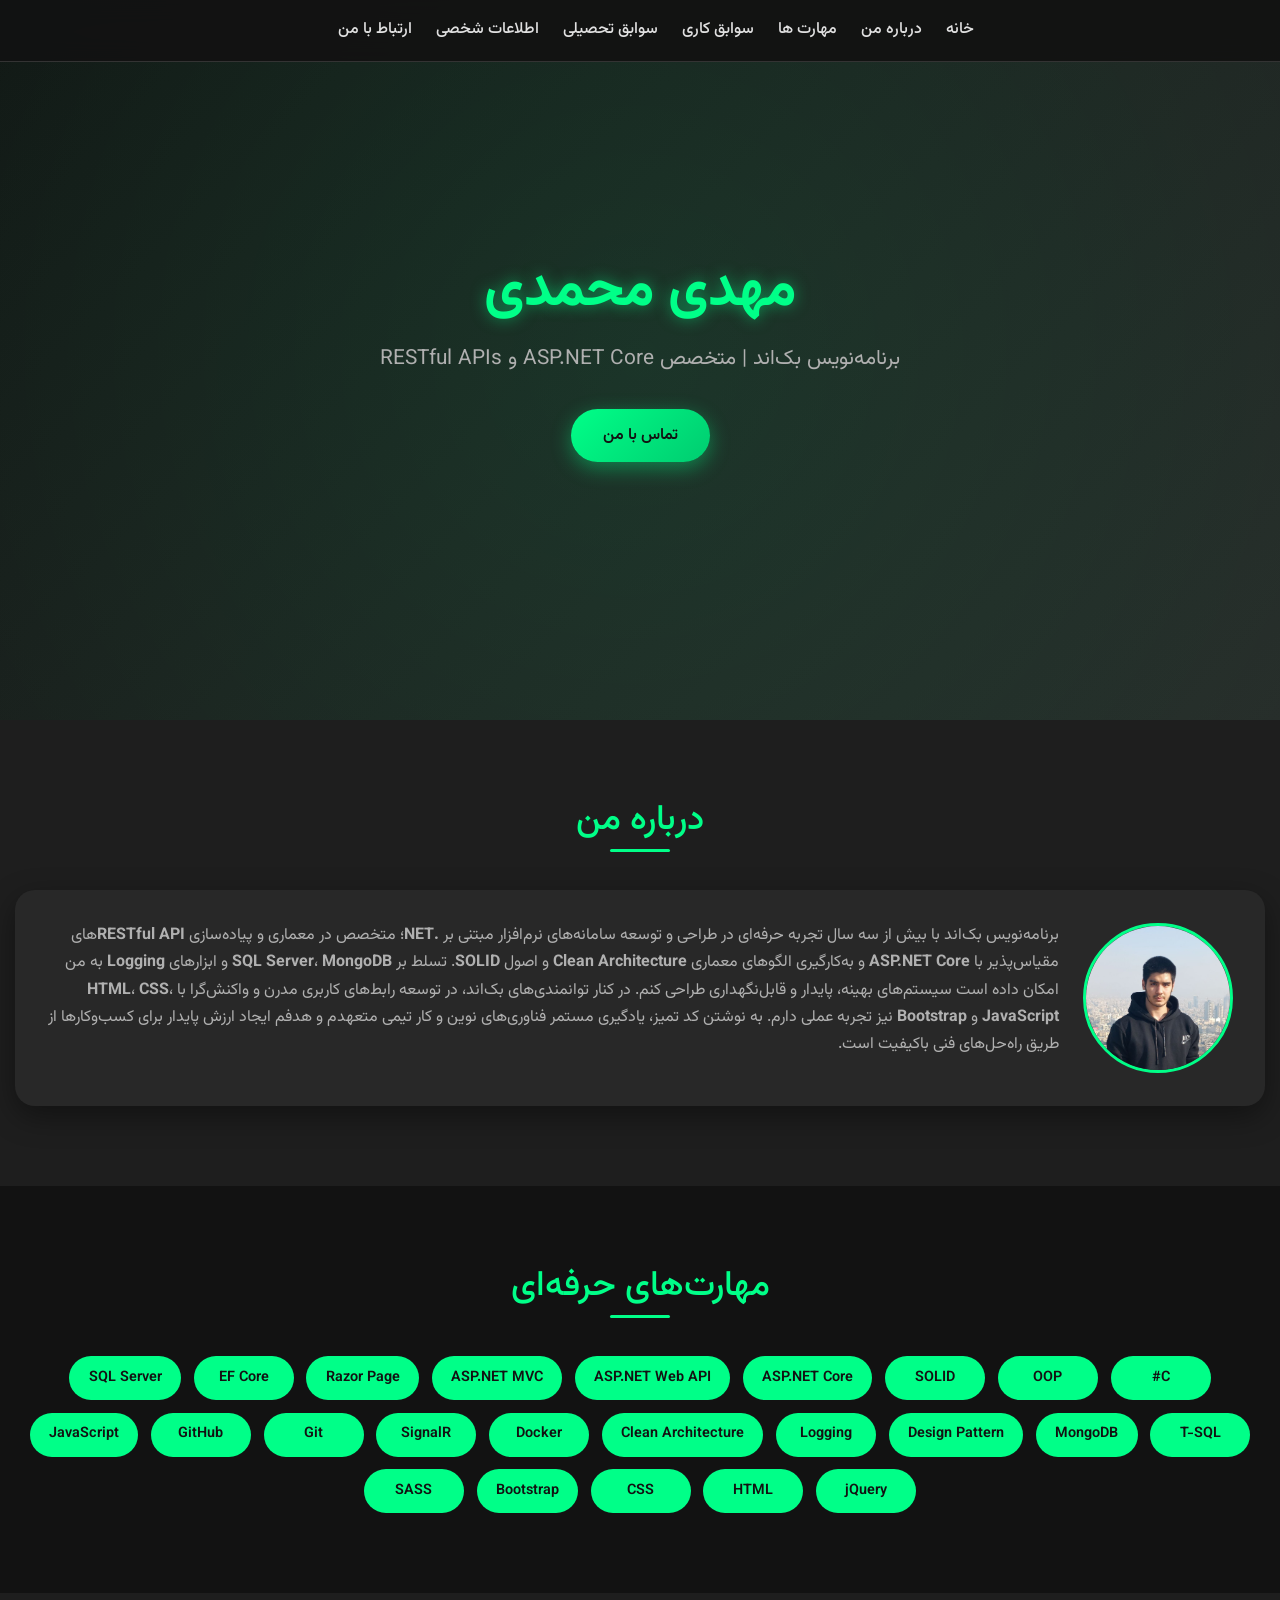
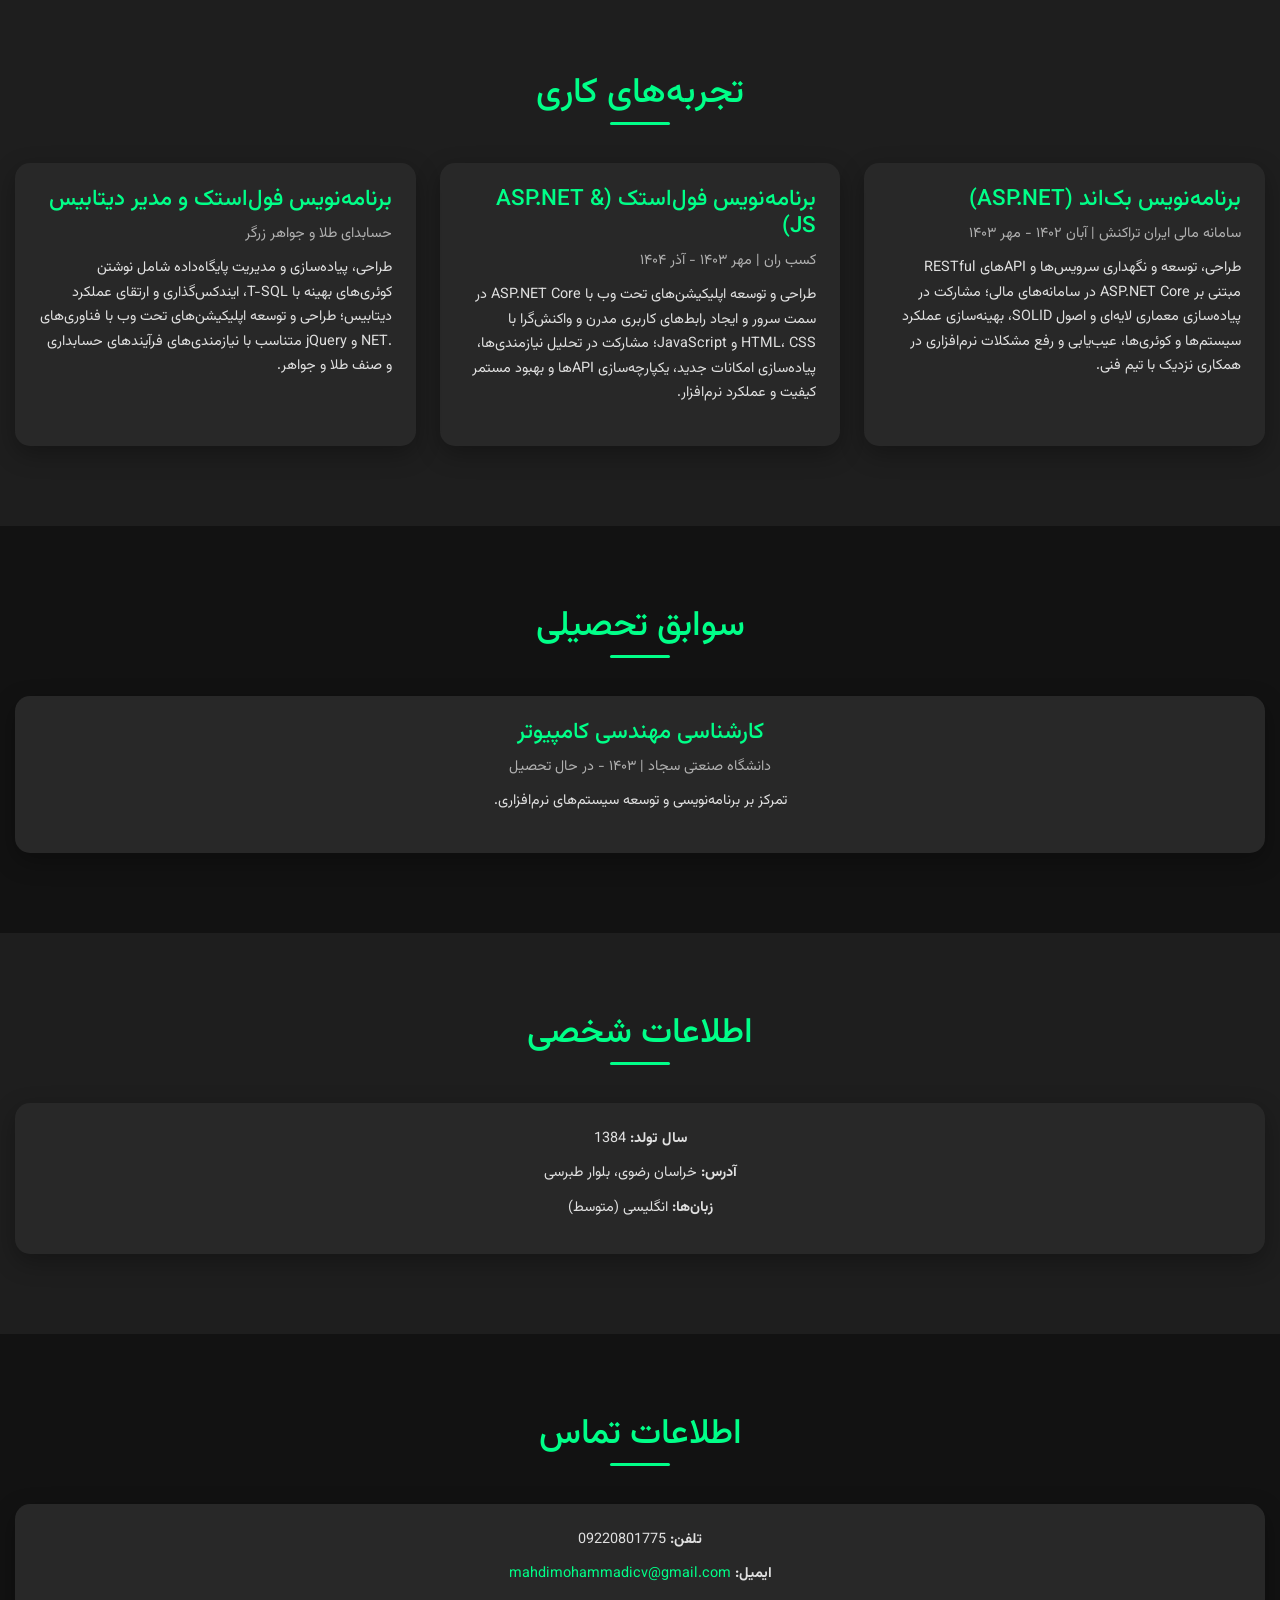
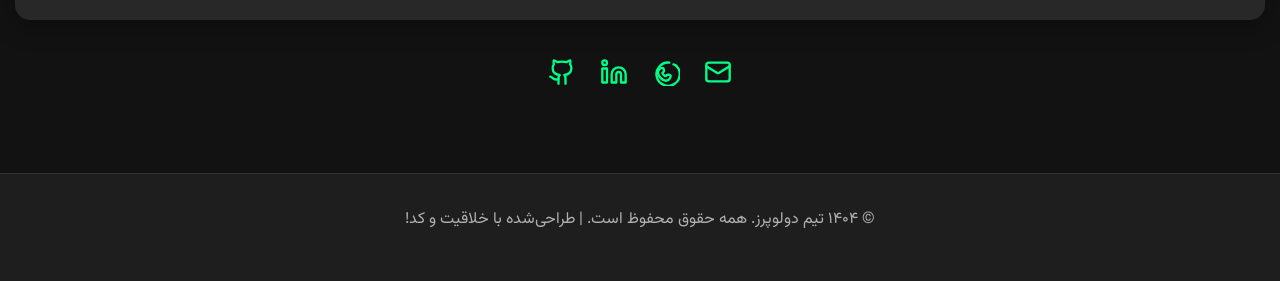
==== commit 5660c51e: "task snapshot ae421db9-100d-4479-af53-71badb49987b" ====
--- a/index.html
+++ b/index.html
@@ -1,149 +1,224 @@
-<!DOCTYPE html>
+<!doctype html>
 <html lang="fa" dir="rtl">
-<head>
-    <meta charset="UTF-8">
-    <meta name="viewport" content="width=device-width, initial-scale=1.0">
-    <title>رزومه مهدی محمدی - تیم دولوپرز</title>
-    <meta name="description" content="رزومه مهدی محمدی، برنامه‌نویس بک‌اند با تخصص در ASP.NET Core و توسعه RESTful APIs">
-    <link href="https://fonts.googleapis.com/css2?family=Vazirmatn:wght@300;400;600;700&display=swap" rel="stylesheet">
-    <link href="https://cdn.jsdelivr.net/npm/bootstrap@5.3.3/dist/css/bootstrap.min.css" rel="stylesheet" integrity="sha384-QWTKZyjpPEjISv5WaRU9OFeRpok6YctnYmDr5pNlyT2bRjXh0JMhjY6hW+ALEwIH" crossorigin="anonymous">
-    <link rel="stylesheet" href="css/style.css">
-</head>
-<body>
+  <head>
+    <meta charset="UTF-8" />
+    <meta name="viewport" content="width=device-width, initial-scale=1.0" />
+    <title>رزومه مهدی محمدی</title>
+    <meta
+      name="description"
+      content="رزومه مهدی محمدی، برنامه‌نویس بک‌اند با تخصص در ASP.NET Core و توسعه RESTful APIs"
+    />
+    <link
+      href="https://fonts.googleapis.com/css2?family=Vazirmatn:wght@300;400;600;700&display=swap"
+      rel="stylesheet"
+    />
+    <link
+      href="https://cdn.jsdelivr.net/npm/bootstrap@5.3.3/dist/css/bootstrap.min.css"
+      rel="stylesheet"
+      integrity="sha384-QWTKZyjpPEjISv5WaRU9OFeRpok6YctnYmDr5pNlyT2bRjXh0JMhjY6hW+ALEwIH"
+      crossorigin="anonymous"
+    />
+    <link rel="stylesheet" href="css/style.css" />
+  </head>
+  <body>
     <header>
-        <nav class="container">
-            <button class="navbar-toggler" type="button" aria-label="Toggle navigation">
-                <span class="navbar-toggler-icon">☰</span>
-            </button>
-            <ul class="nav-menu">
-                <li><a href="#hero">خانه</a></li>
-                <li><a href="#about">درباره من</a></li>
-                <li><a href="#skills">مهارت ها</a></li>
-                <li><a href="#experience">سوابق کاری</a></li>
-                <li><a href="#education">سوابق تحصیلی</a></li>
-                <li><a href="#personal-info">اطلاعات شخصی</a></li>
-                <li><a href="#contact">ارتباط با من</a></li>
-            </ul>
-        </nav>
+      <nav class="container">
+        <button
+          class="navbar-toggler"
+          type="button"
+          aria-label="Toggle navigation"
+        >
+          <span class="navbar-toggler-icon">☰</span>
+        </button>
+        <ul class="nav-menu">
+          <li><a href="#hero">خانه</a></li>
+          <li><a href="#about">درباره من</a></li>
+          <li><a href="#skills">مهارت ها</a></li>
+          <li><a href="#experience">سوابق کاری</a></li>
+          <li><a href="#education">سوابق تحصیلی</a></li>
+          <li><a href="#personal-info">اطلاعات شخصی</a></li>
+          <li><a href="#contact">ارتباط با من</a></li>
+        </ul>
+      </nav>
     </header>
 
     <main>
-        <!-- Hero Section -->
-        <section id="hero" class="hero">
-            <div class="container">
-                <h1>مهدی محمدی</h1>
-                <p>برنامه‌نویس بک‌اند | متخصص ASP.NET Core و RESTful APIs</p>
-                <a href="#contact" class="cta-btn">تماس با من</a>
+      <!-- Hero Section -->
+      <section id="hero" class="hero">
+        <div class="container">
+          <h1>مهدی محمدی</h1>
+          <p>برنامه‌نویس بک‌اند | متخصص ASP.NET Core و RESTful APIs</p>
+          <a href="#contact" class="cta-btn">تماس با من</a>
+        </div>
+      </section>
+
+      <!-- About Section -->
+      <section id="about" class="section fade-in">
+        <div class="container">
+          <h2>درباره من</h2>
+          <div class="about-content">
+            <img src="images/mahdi.jpg" alt="مهدی محمدی" class="about-img" />
+            <p>
+              برنامه‌نویس بک‌اند با بیش از سه سال تجربه حرفه‌ای در طراحی و
+              توسعه سامانه‌های نرم‌افزار مبتنی بر <strong>.NET</strong>؛ متخصص
+              در معماری و پیاده‌سازی <strong>RESTful API</strong>های مقیاس‌پذیر
+              با <strong>ASP.NET Core</strong> و به‌کارگیری الگوهای معماری
+              <strong>Clean Architecture</strong> و اصول <strong>SOLID</strong>.
+              تسلط بر <strong>SQL Server</strong>، <strong>MongoDB</strong> و
+              ابزارهای <strong>Logging</strong> به من امکان داده است سیستم‌های
+              بهینه، پایدار و قابل‌نگهداری طراحی کنم. در کنار توانمندی‌های
+              بک‌اند، در توسعه رابط‌های کاربری مدرن و واکنش‌گرا با
+              <strong>HTML</strong>، <strong>CSS</strong>،
+              <strong>JavaScript</strong> و <strong>Bootstrap</strong> نیز
+              تجربه عملی دارم. به نوشتن کد تمیز، یادگیری مستمر فناوری‌های نوین و
+              کار تیمی متعهدم و هدفم ایجاد ارزش پایدار برای کسب‌وکارها از طریق
+              راه‌حل‌های فنی باکیفیت است.
+            </p>
+          </div>
+        </div>
+      </section>
+
+      <!-- Skills Section -->
+      <section id="skills" class="section fade-in">
+        <div class="container">
+          <h2>مهارت‌های حرفه‌ای</h2>
+          <div class="skills-list">
+            <span class="skill-tag">C#</span>
+            <span class="skill-tag">OOP</span>
+            <span class="skill-tag">SOLID</span>
+            <span class="skill-tag">ASP.NET Core</span>
+            <span class="skill-tag">ASP.NET Web API</span>
+            <span class="skill-tag">ASP.NET MVC</span>
+            <span class="skill-tag">Razor Page</span>
+            <span class="skill-tag">EF Core</span>
+            <span class="skill-tag">SQL Server</span>
+            <span class="skill-tag">T-SQL</span>
+            <span class="skill-tag">MongoDB</span>
+            <span class="skill-tag">Design Pattern</span>
+            <span class="skill-tag">Logging</span>
+            <span class="skill-tag">Clean Architecture</span>
+            <span class="skill-tag">Docker</span>
+            <span class="skill-tag">SignalR</span>
+            <span class="skill-tag">Git</span>
+            <span class="skill-tag">GitHub</span>
+            <span class="skill-tag">JavaScript</span>
+            <span class="skill-tag">jQuery</span>
+            <span class="skill-tag">HTML</span>
+            <span class="skill-tag">CSS</span>
+            <span class="skill-tag">Bootstrap</span>
+            <span class="skill-tag">SASS</span>
+          </div>
+        </div>
+      </section>
+
+      <!-- Experience Section -->
+      <section id="experience" class="section fade-in">
+        <div class="container">
+          <h2>تجربه‌های کاری</h2>
+          <div class="experience-grid">
+            <div class="experience-card">
+              <h3>برنامه‌نویس بک‌اند (ASP.NET)</h3>
+              <p class="company">سامانه مالی ایران تراکنش | آبان ۱۴۰۲ - مهر ۱۴۰۳</p>
+              <p>
+                طراحی، توسعه و نگهداری سرویس‌ها و APIهای RESTful مبتنی بر
+                ASP.NET Core در سامانه‌های مالی؛ مشارکت در پیاده‌سازی معماری
+                لایه‌ای و اصول SOLID، بهینه‌سازی عملکرد سیستم‌ها و کوئری‌ها،
+                عیب‌یابی و رفع مشکلات نرم‌افزاری در همکاری نزدیک با تیم فنی.
+              </p>
             </div>
-        </section>
-
-        <!-- About Section -->
-        <section id="about" class="section fade-in">
-            <div class="container">
-                <h2>درباره من</h2>
-                <div class="about-content">
-                    <img src="images/mahdi.jpg" alt="مهدی محمدی" class="about-img">
-                    <p>با بیش از سه سال تجربه حرفه‌ای در توسعه نرم‌افزار، در طراحی و پیاده‌سازی <strong>APIهای RESTful</strong> مقیاس‌پذیر با <strong>ASP.NET Core</strong> و معماری‌هایی نظیر <strong>Clean Architecture</strong> و اصول <strong>SOLID</strong> تخصص دارم. تسلط بر <strong>SQL Server</strong>، <strong>MongoDB</strong> و ابزارهای <strong>Logging</strong>، امکان خلق سیستم‌های بهینه و پایدار رو فراهم کرده. همچنین در توسعه رابط‌های کاربری مدرن و واکنش‌گرا با <strong>HTML</strong>، <strong>CSS</strong>، <strong>JavaScript</strong> و <strong>Bootstrap</strong> مهارت دارم. اشتیاق به حل چالش‌های پیچیده و همکاری با تیم‌های حرفه‌ای، من رو به خلق راه‌حل‌های نوآورانه سوق می‌ده. هدفم ارتقای کیفیت کد و پیشبرد پروژه‌های پیشرو در فناوری‌ست.</p>
-                </div>
+            <div class="experience-card">
+              <h3>برنامه‌نویس فول‌استک (ASP.NET & JS)</h3>
+              <p class="company">کسب ران | مهر ۱۴۰۳ - آذر ۱۴۰۴</p>
+              <p>
+                طراحی و توسعه اپلیکیشن‌های تحت وب با ASP.NET Core در سمت
+                سرور و ایجاد رابط‌های کاربری مدرن و واکنش‌گرا با HTML، CSS و
+                JavaScript؛ مشارکت در تحلیل نیازمندی‌ها، پیاده‌سازی امکانات
+                جدید، یکپارچه‌سازی APIها و بهبود مستمر کیفیت و عملکرد نرم‌افزار.
+              </p>
             </div>
-        </section>
-
-        <!-- Skills Section -->
-        <section id="skills" class="section fade-in">
-            <div class="container">
-                <h2>مهارت‌های حرفه‌ای</h2>
-                <div class="skills-list">
-                    <span class="skill-tag">C#</span>
-                    <span class="skill-tag">OOP</span>
-                    <span class="skill-tag">SOLID</span>
-                    <span class="skill-tag">ASP.NET Core</span>
-                    <span class="skill-tag">ASP.NET Web API</span>
-                    <span class="skill-tag">ASP.NET MVC</span>
-                    <span class="skill-tag">Razor Page</span>
-                    <span class="skill-tag">EF Core</span>
-                    <span class="skill-tag">SQL Server</span>
-                    <span class="skill-tag">MongoDB</span>
-                    <span class="skill-tag">Logging</span>
-                    <span class="skill-tag">Clean Architecture</span>
-                    <span class="skill-tag">JavaScript</span>
-                    <span class="skill-tag">HTML</span>
-                    <span class="skill-tag">CSS</span>
-                    <span class="skill-tag">Bootstrap</span>
-                    <span class="skill-tag">SASS</span>
-                </div>
+            <div class="experience-card">
+              <h3>برنامه‌نویس فول‌استک و مدیر دیتابیس</h3>
+              <p class="company">حسابدای طلا و جواهر زرگر</p>
+              <p>
+                طراحی، پیاده‌سازی و مدیریت پایگاه‌داده شامل نوشتن کوئری‌های
+                بهینه با T-SQL، ایندکس‌گذاری و ارتقای عملکرد دیتابیس؛ طراحی و
+                توسعه اپلیکیشن‌های تحت وب با فناوری‌های .NET و jQuery متناسب
+                با نیازمندی‌های فرآیندهای حسابداری و صنف طلا و جواهر.
+              </p>
             </div>
-        </section>
-
-        <!-- Experience Section -->
-        <section id="experience" class="section fade-in">
-            <div class="container">
-                <h2>تجربه‌های کاری</h2>
-                <div class="experience-grid">
-                    <div class="experience-card">
-                        <h3>برنامه‌نویس بک‌اند (ASP.NET)</h3>
-                        <p class="company">پژواک فن‌آوران پارس | آبان ۱۴۰۲ - مهر ۱۴۰۳</p>
-                        <p>توسعه و نگهداری APIهای RESTful، بهینه‌سازی عملکرد سیستم‌ها و همکاری در پیاده‌سازی معماری تمیز.</p>
-                    </div>
-                    <div class="experience-card">
-                        <h3>برنامه‌نویس فول‌استک (ASP.NET & JS)</h3>
-                        <p class="company">آریا کاوان خیام | مهر ۱۴۰۳ - تاکنون</p>
-                        <p>طراحی و توسعه اپلیکیشن‌های وب با ASP.NET Core و ایجاد رابط‌های کاربری مدرن با HTML، CSS و JavaScript.</p>
-                    </div>
-                </div>
-            </div>
-        </section>
-
-        <!-- Education Section -->
-        <section id="education" class="section fade-in">
-            <div class="container">
-                <h2>سوابق تحصیلی</h2>
-                <div class="education-card">
-                    <h3>کارشناسی مهندسی کامپیوتر</h3>
-                    <p class="university">دانشگاه صنعتی سجاد | ۱۴۰۳ - در حال تحصیل</p>
-                    <p>تمرکز بر برنامه‌نویسی و توسعه سیستم‌های نرم‌افزاری.</p>
-                </div>
-            </div>
-        </section>
-
-        <!-- Personal Info Section -->
-        <section id="personal-info" class="section fade-in">
-            <div class="container">
-                <h2>اطلاعات شخصی</h2>
-                <div class="personal-info-content">
-                    <p><strong>سال تولد:</strong> 1384</p>
-                    <p><strong>وضعیت تأهل:</strong> مجرد</p>
-                    <p><strong>وضعیت سربازی:</strong> معاف</p>
-                    <p><strong>آدرس:</strong> خراسان رضوی، بلوار طبرسی</p>
-                    <p><strong>زبان‌ها:</strong> انگلیسی (متوسط)</p>
-                </div>
-            </div>
-        </section>
-
-        <!-- Contact Section -->
-        <section id="contact" class="section contact-section fade-in">
-            <div class="container">
-                <h2>اطلاعات تماس</h2>
-                <div class="contact-info">
-                    <p><strong>تلفن:</strong> 09220801775</p>
-                    <p><strong>ایمیل:</strong> <a href="mailto:mahdimohammadicv@gmail.com">mahdimohammadicv@gmail.com</a></p>
-                </div>
-                <div class="contact-links">
-                    <a href="mailto:mahdimohammadicv@gmail.com">📧</a>
-                    <a href="https://wa.me/+989220801775">💬</a>
-                    <a href="https://linkedin.com/in/mahdi-mohammadi">💼</a>
-                    <a href="https://github.com/mahdimohammadi2004">🐙</a>
-                </div>
-            </div>
-        </section>
+          </div>
+        </div>
+      </section>
+
+      <!-- Education Section -->
+      <section id="education" class="section fade-in">
+        <div class="container">
+          <h2>سوابق تحصیلی</h2>
+          <div class="education-card">
+            <h3>کارشناسی مهندسی کامپیوتر</h3>
+            <p class="university">دانشگاه صنعتی سجاد | ۱۴۰۳ - در حال تحصیل</p>
+            <p>تمرکز بر برنامه‌نویسی و توسعه سیستم‌های نرم‌افزاری.</p>
+          </div>
+        </div>
+      </section>
+
+      <!-- Personal Info Section -->
+      <section id="personal-info" class="section fade-in">
+        <div class="container">
+          <h2>اطلاعات شخصی</h2>
+          <div class="personal-info-content">
+            <p><strong>سال تولد:</strong> 1384</p>
+            <p><strong>آدرس:</strong> خراسان رضوی، بلوار طبرسی</p>
+            <p><strong>زبان‌ها:</strong> انگلیسی (متوسط)</p>
+          </div>
+        </div>
+      </section>
+
+      <!-- Contact Section -->
+      <section id="contact" class="section contact-section fade-in">
+        <div class="container">
+          <h2>اطلاعات تماس</h2>
+          <div class="contact-info">
+            <p><strong>تلفن:</strong> 09220801775</p>
+            <p>
+              <strong>ایمیل:</strong>
+              <a href="mailto:mahdimohammadicv@gmail.com"
+                >mahdimohammadicv@gmail.com</a
+              >
+            </p>
+          </div>
+          <div class="contact-links">
+            <a href="mailto:mahdimohammadicv@gmail.com" aria-label="ایمیل" title="ایمیل">
+              <svg xmlns="http://www.w3.org/2000/svg" width="28" height="28" viewBox="0 0 24 24" fill="none" stroke="currentColor" stroke-width="2" stroke-linecap="round" stroke-linejoin="round"><rect x="2" y="4" width="20" height="16" rx="2"/><path d="m22 7-8.97 5.7a1.94 1.94 0 0 1-2.06 0L2 7"/></svg>
+            </a>
+            <a href="https://wa.me/+989220801775" aria-label="واتس‌اپ" title="واتس‌اپ">
+              <svg xmlns="http://www.w3.org/2000/svg" width="28" height="28" viewBox="0 0 24 24" fill="none" stroke="currentColor" stroke-width="2" stroke-linecap="round" stroke-linejoin="round"><path d="M14.9 3.91A10 10 0 1 0 20 6l-1.59-.52"/><path d="M5 13c0-2.5 2-4.5 4-4.5.5 0 .9.4 1 .9l.3 1.5c.05.3-.05.6-.3.8l-.9.8a.5.5 0 0 0-.1.6c.5 1 1.4 1.9 2.4 2.4a.5.5 0 0 0 .6-.1l.8-.9c.2-.2.5-.35.8-.3l1.5.3c.5.1.9.5.9 1 0 2-2 4-4.5 4A9.5 9.5 0 0 1 5 13Z"/></svg>
+            </a>
+            <a href="https://linkedin.com/in/mahdi-mohammadi" aria-label="لینکدین" title="لینکدین">
+              <svg xmlns="http://www.w3.org/2000/svg" width="28" height="28" viewBox="0 0 24 24" fill="none" stroke="currentColor" stroke-width="2" stroke-linecap="round" stroke-linejoin="round"><path d="M16 8a6 6 0 0 1 6 6v7h-4v-7a2 2 0 0 0-2-2 2 2 0 0 0-2 2v7h-4v-7a6 6 0 0 1 6-6z"/><rect width="4" height="12" x="2" y="9"/><circle cx="4" cy="4" r="2"/></svg>
+            </a>
+            <a href="https://github.com/mahdimohammadi2004" aria-label="گیت‌هاب" title="گیت‌هاب">
+              <svg xmlns="http://www.w3.org/2000/svg" width="28" height="28" viewBox="0 0 24 24" fill="none" stroke="currentColor" stroke-width="2" stroke-linecap="round" stroke-linejoin="round"><path d="M15 22v-4a4.8 4.8 0 0 0-1-3.5c3 0 6-2 6-5.5.08-1.25-.27-2.48-1-3.5.28-1.15.28-2.35 0-3.5 0 0-1 0-3 1.5-2.64-.5-5.36-.5-8 0C6 2 5 2 5 2c-.3 1.15-.3 2.35 0 3.5A5.403 5.403 0 0 0 4 9c0 3.5 3 5.5 6 5.5-.39.49-.68 1.05-.85 1.65-.17.6-.22 1.23-.15 1.85v4"/><path d="M9 18c-4.51 2-5-2-7-2"/></svg>
+            </a>
+          </div>
+        </div>
+      </section>
     </main>
 
     <footer>
-        <div class="container">
-            <p>&copy; ۱۴۰۴ تیم دولوپرز. همه حقوق محفوظ است. | طراحی‌شده با خلاقیت و کد!</p>
-        </div>
+      <div class="container">
+        <p>
+          &copy; ۱۴۰۴ تیم دولوپرز. همه حقوق محفوظ است. | طراحی‌شده با خلاقیت و
+          کد!
+        </p>
+      </div>
     </footer>
 
-    <script src="https://cdn.jsdelivr.net/npm/bootstrap@5.3.3/dist/js/bootstrap.bundle.min.js" integrity="sha384-YvpcrYf0tY3lHB60NNkmXc5s9fDVZLESaAA55NDzOxhy9GkcIdslK1eN7N6jIeHz" crossorigin="anonymous"></script>
+    <script
+      src="https://cdn.jsdelivr.net/npm/bootstrap@5.3.3/dist/js/bootstrap.bundle.min.js"
+      integrity="sha384-YvpcrYf0tY3lHB60NNkmXc5s9fDVZLESaAA55NDzOxhy9GkcIdslK1eN7N6jIeHz"
+      crossorigin="anonymous"
+    ></script>
     <script src="js/script.js"></script>
-</body>
-</html>+  </body>
+</html>
